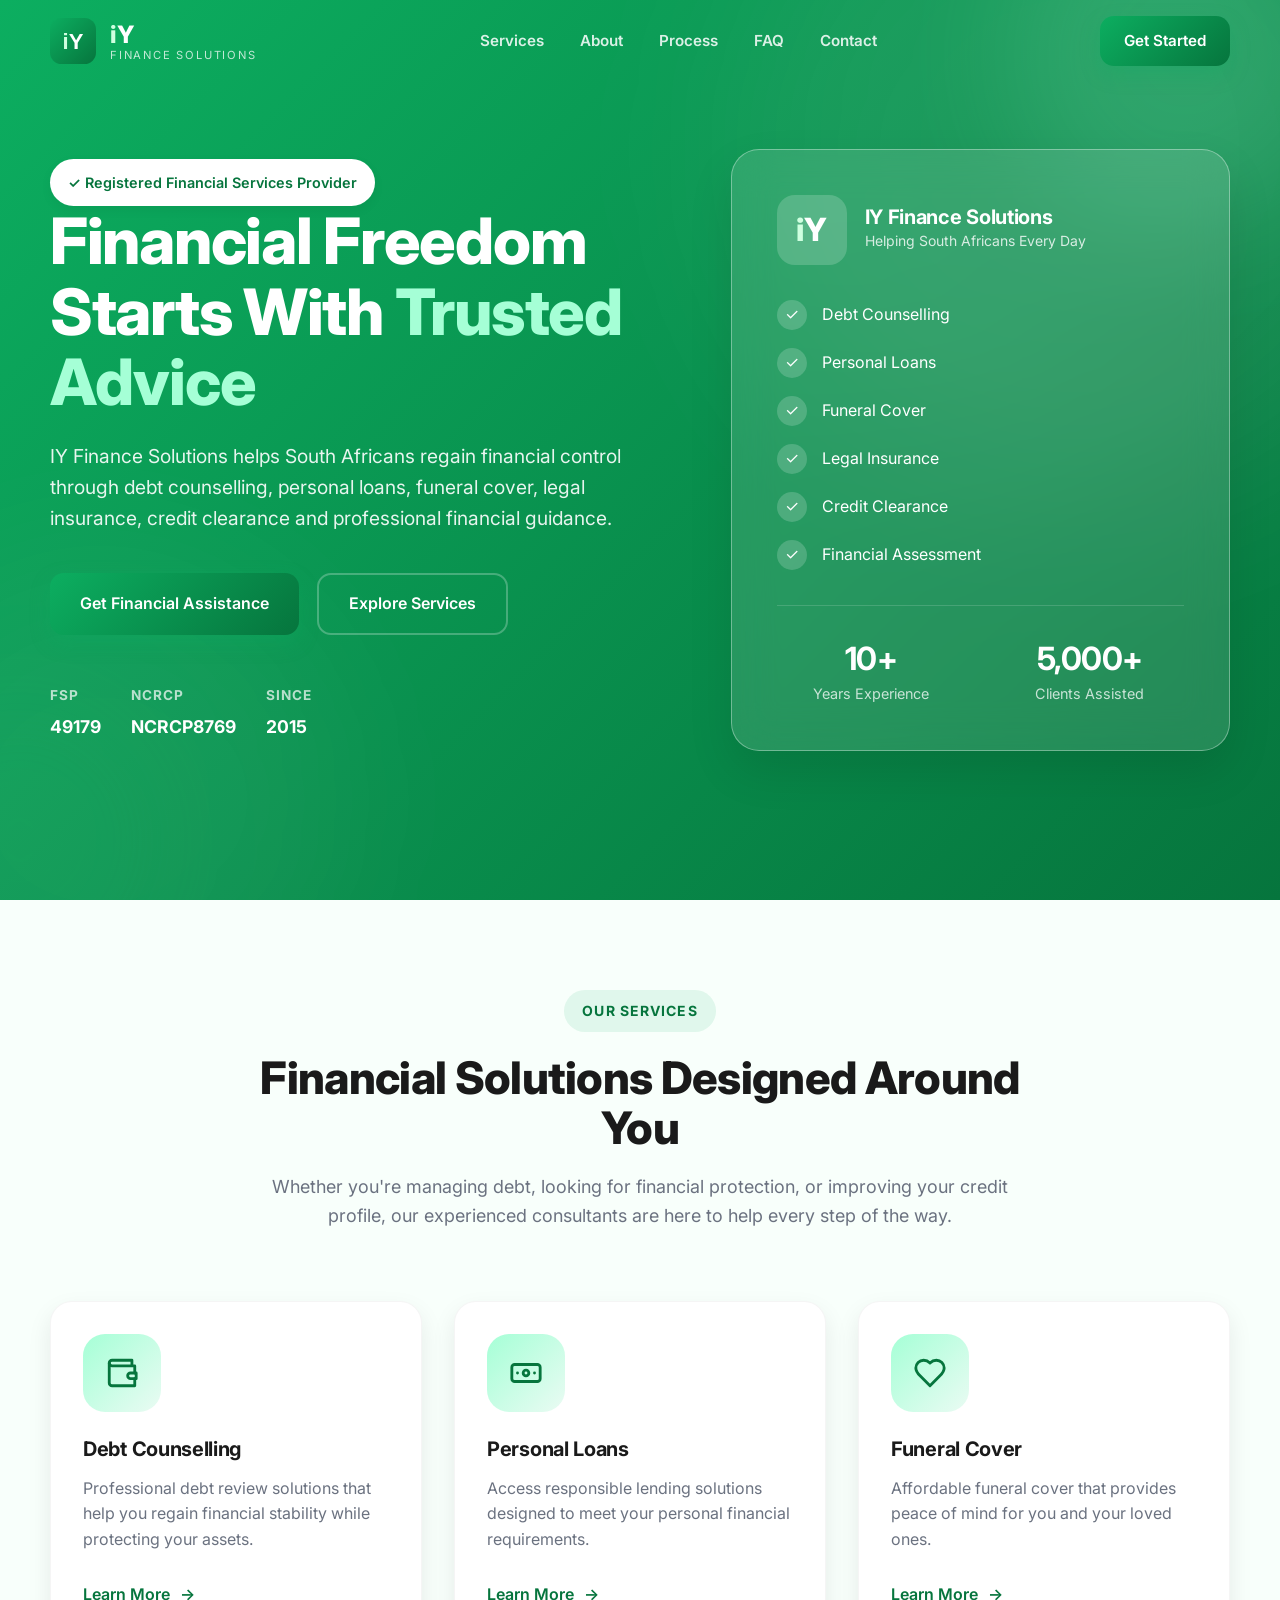
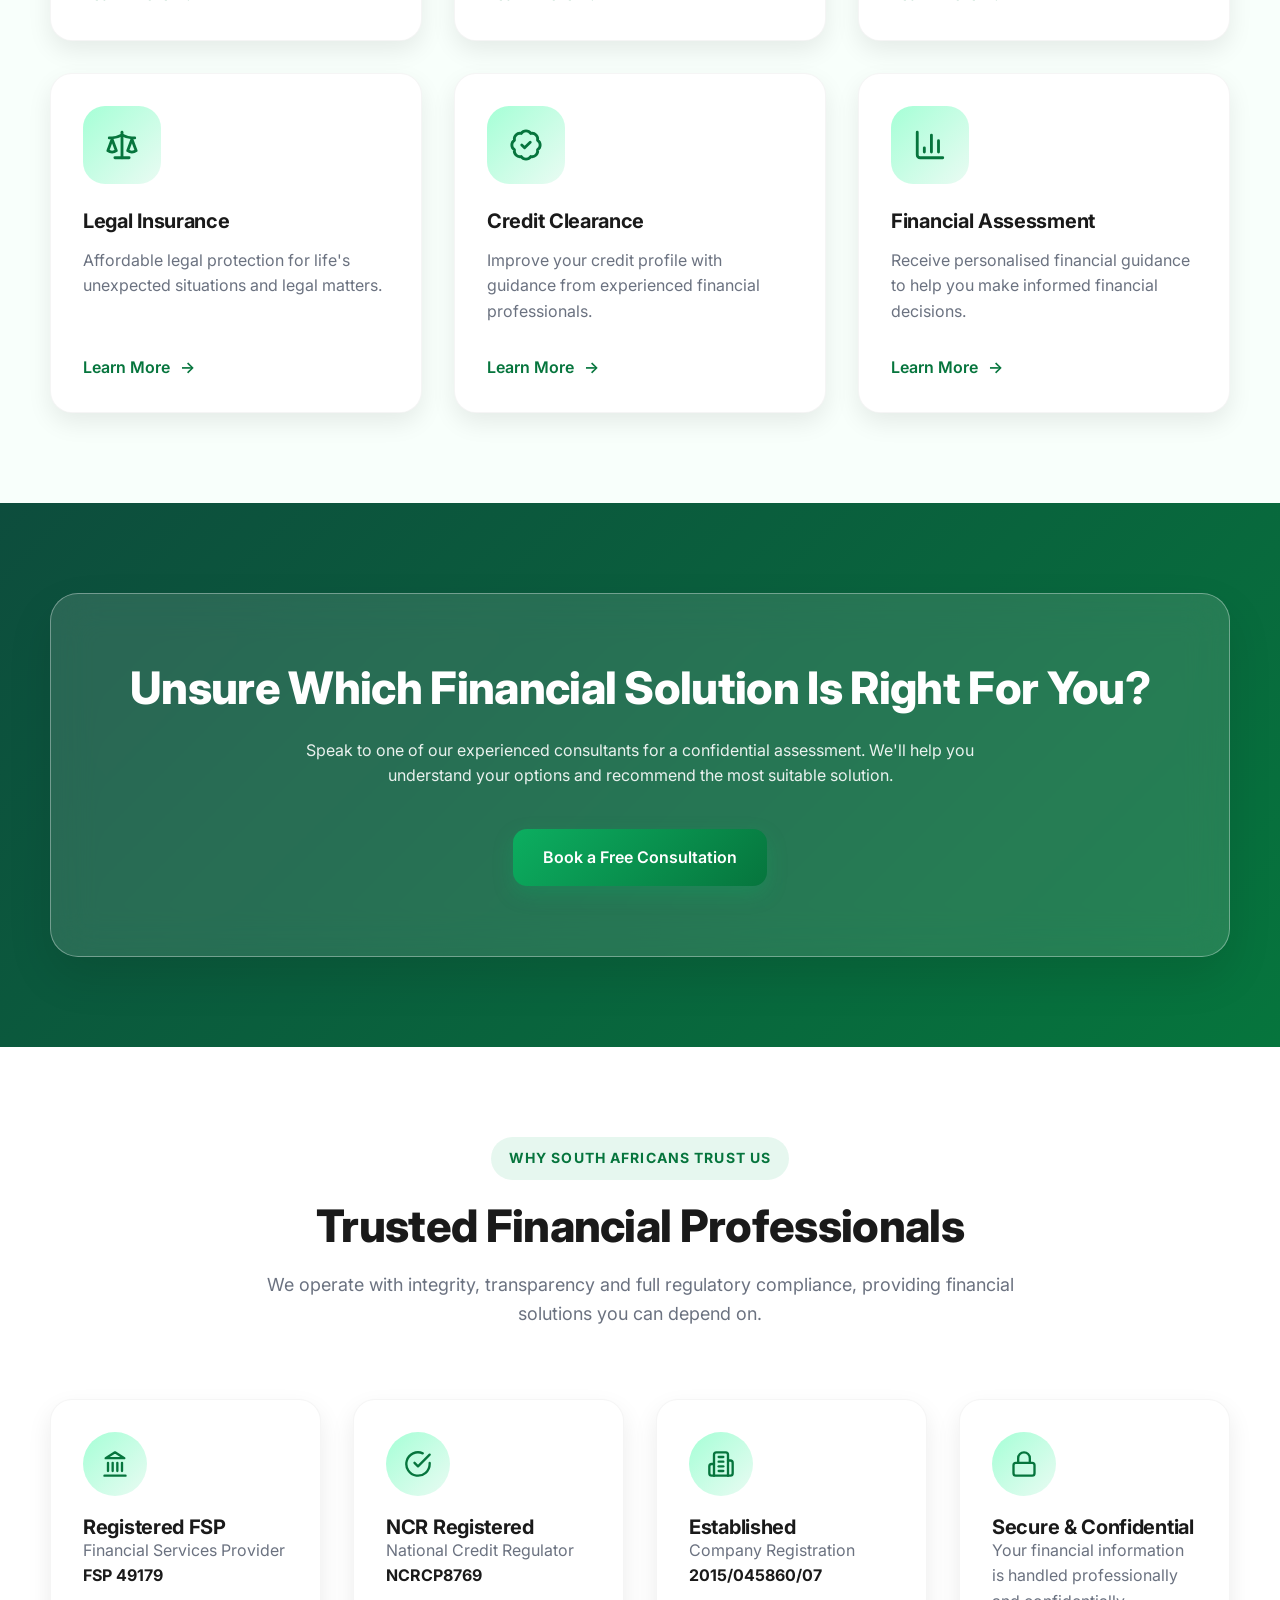
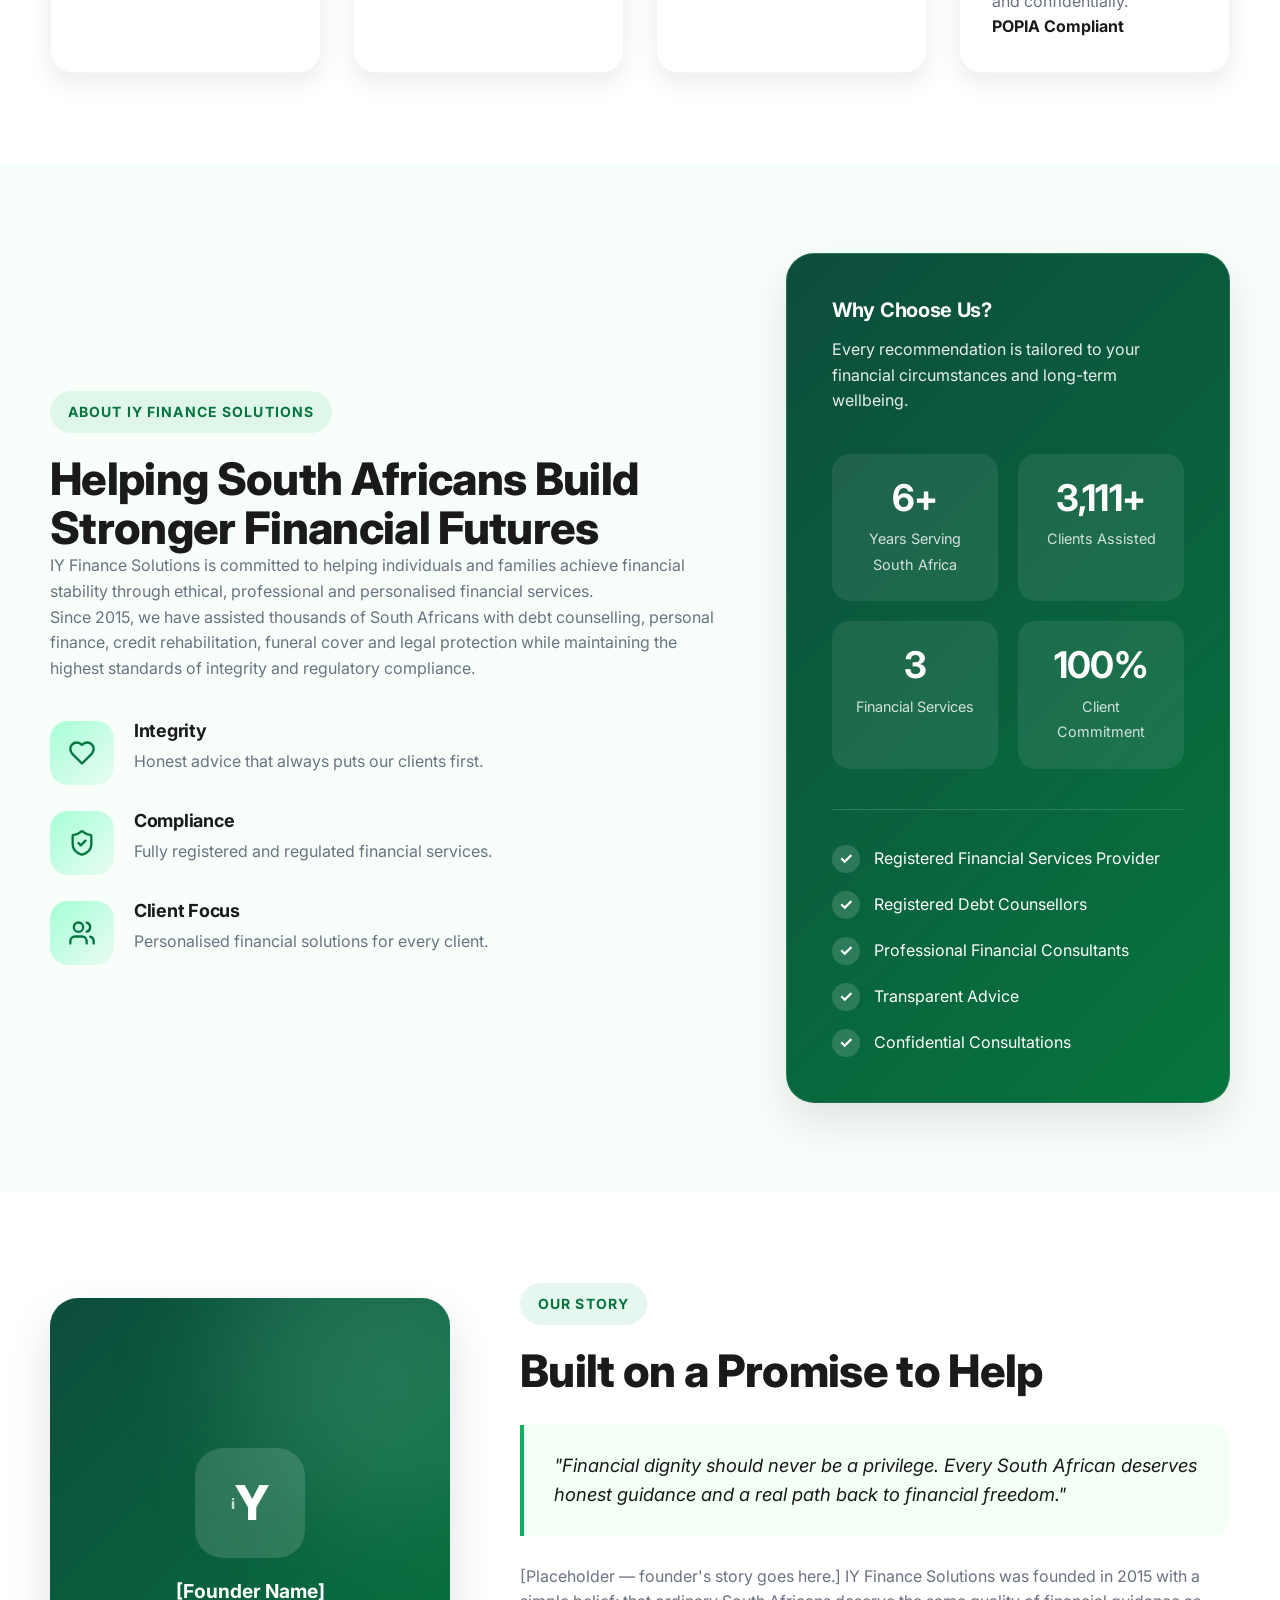
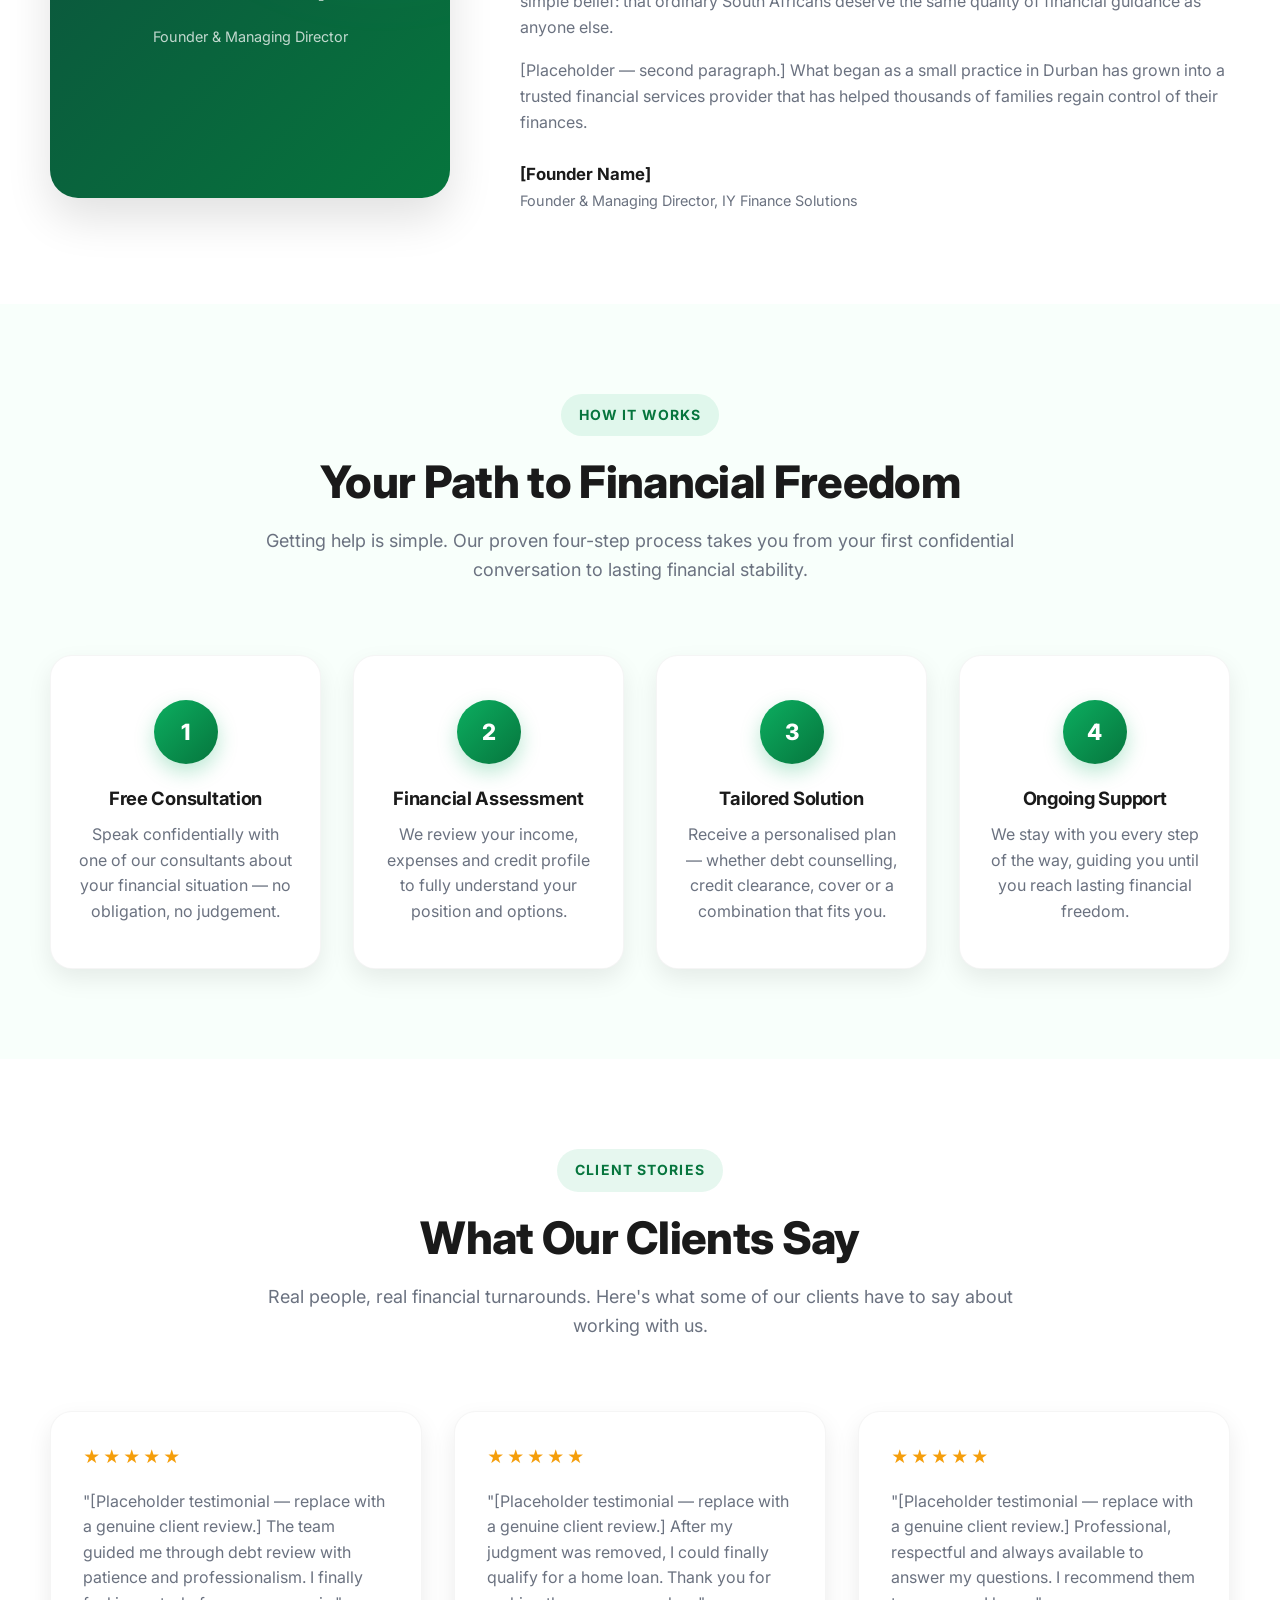
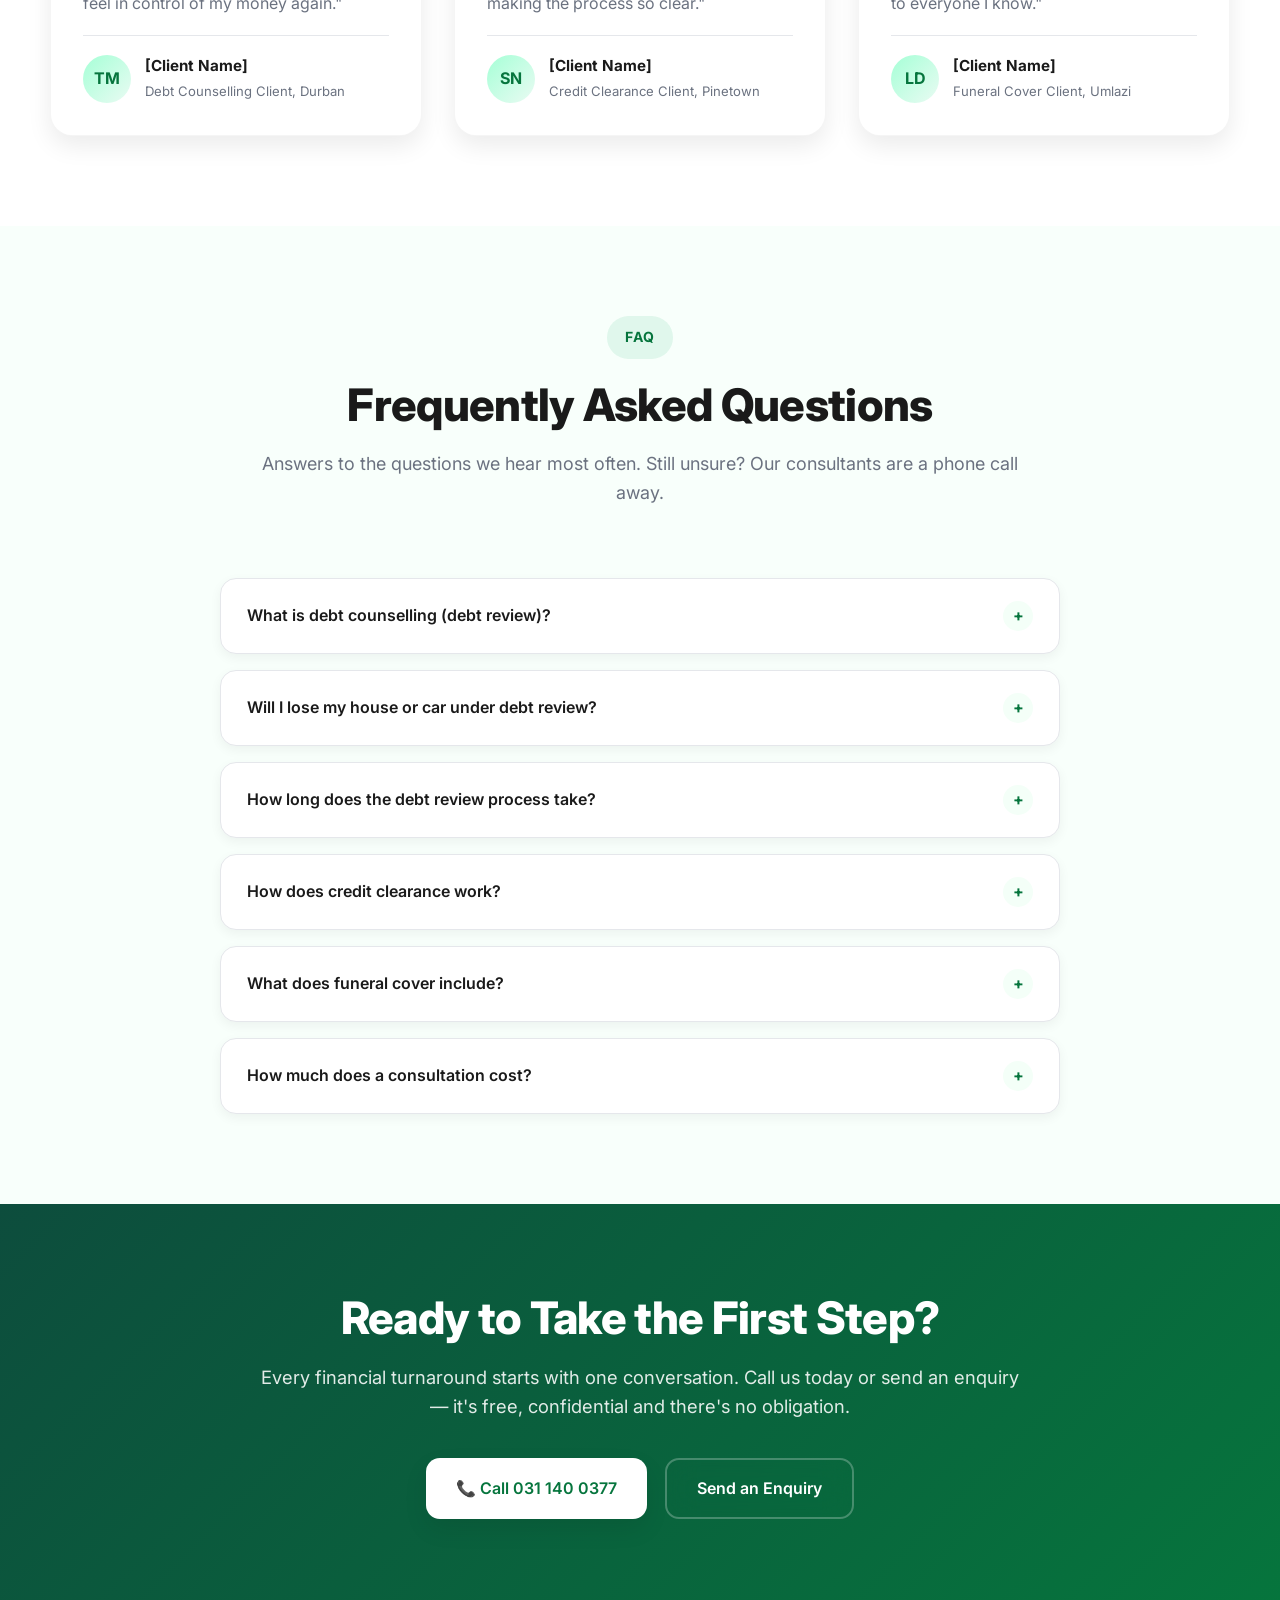
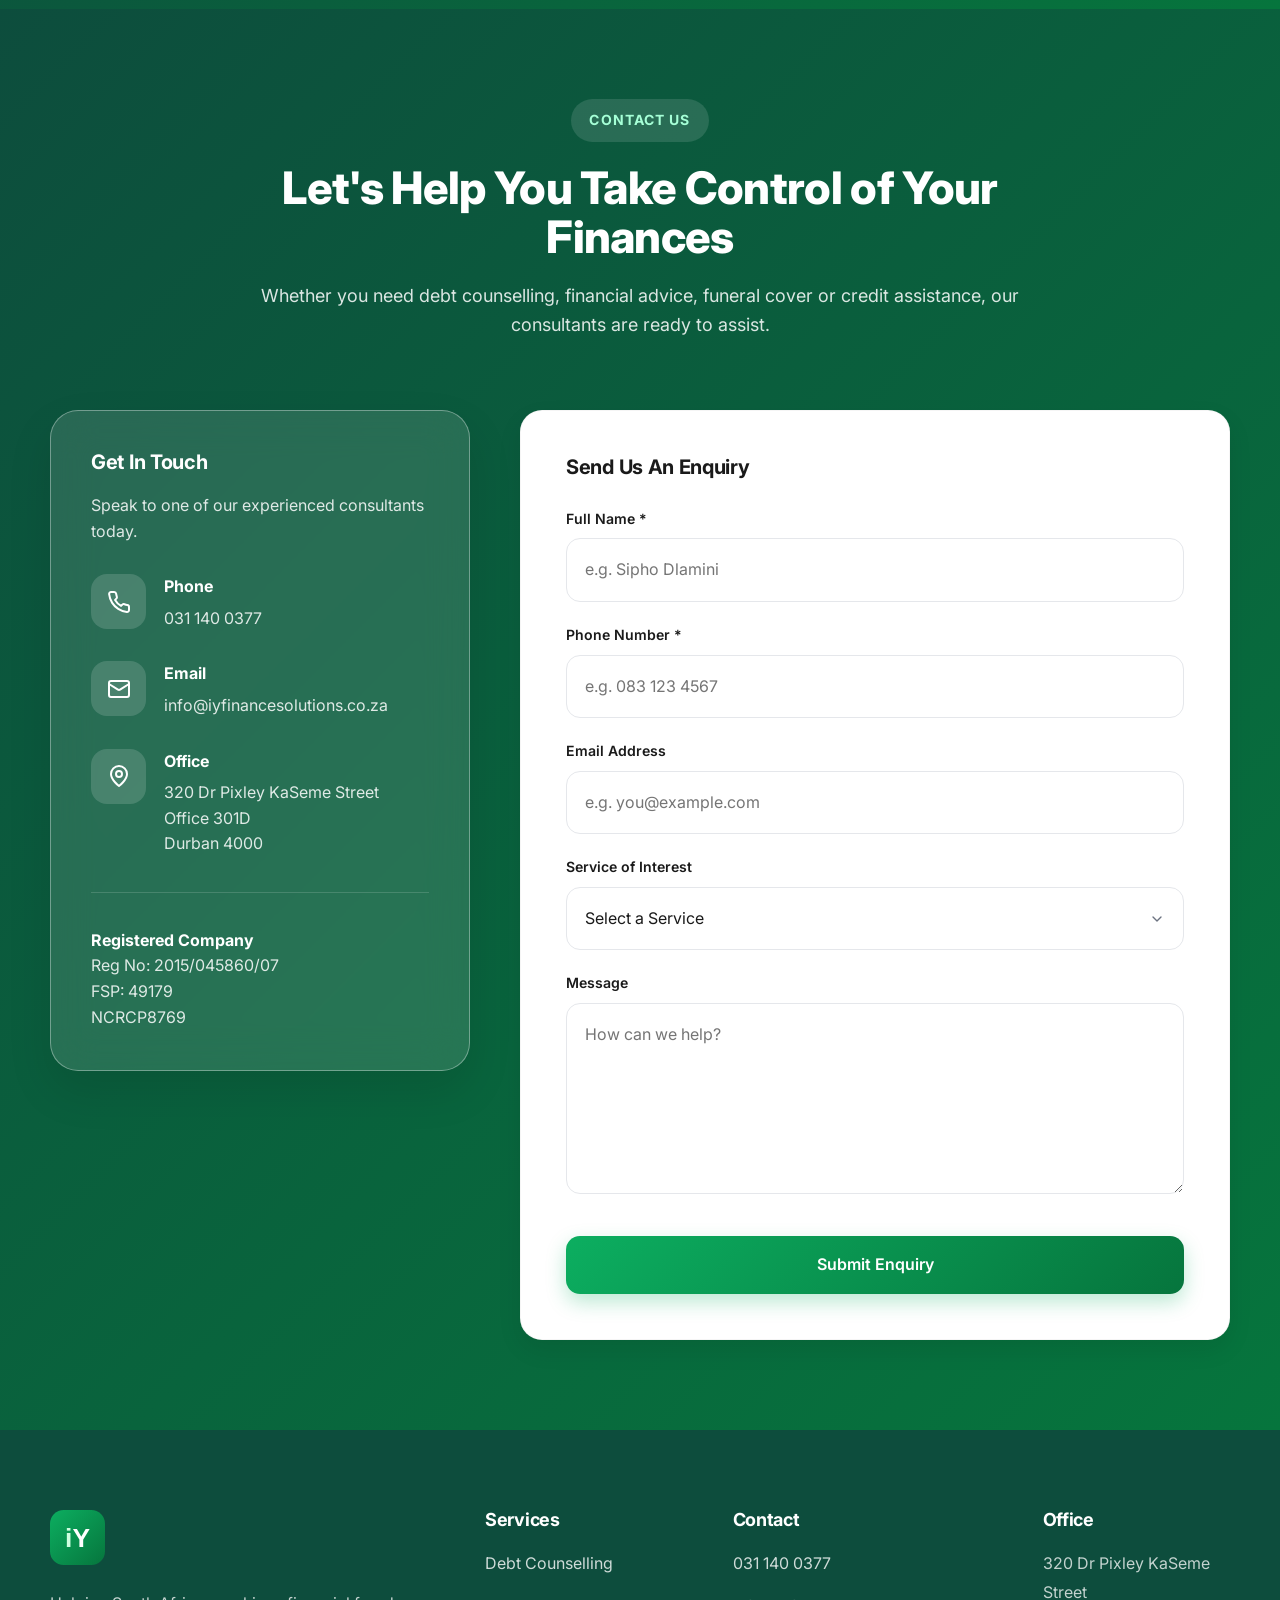
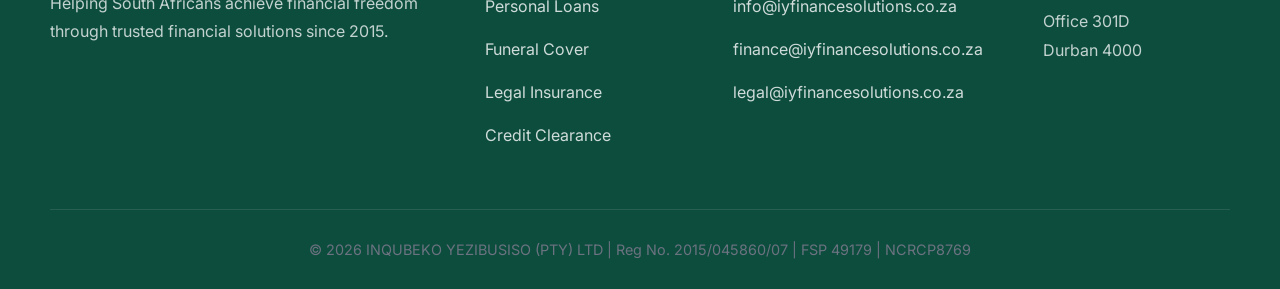
==== index.html @ 8d3da4ab "Add initial website files for deployment. Include the homepage, static assets, and project README so" ====
<!DOCTYPE html>
<html lang="en-ZA">

<head>

    <!-- ===========================
         Basic Meta
    ============================ -->

    <meta charset="UTF-8">
    <meta name="viewport" content="width=device-width, initial-scale=1.0">

    <title>IY Finance Solutions | Trusted Financial Services South Africa</title>

    <meta name="description"
        content="IY Finance Solutions provides trusted debt counselling, personal loans, funeral cover, legal insurance and financial solutions across South Africa.">
    <meta name="keywords"
        content="Debt Counselling, Personal Loans, Funeral Cover, Legal Insurance, Financial Services, Durban, South Africa">
    <meta name="author" content="IY Finance Solutions">
    <meta name="theme-color" content="#0CAE60">

    <link rel="canonical" href="https://www.iyfinancesolutions.co.za/">
    <link rel="icon" type="image/svg+xml" href="assets/images/favicon.svg">

    <!-- Open Graph -->

    <meta property="og:title" content="IY Finance Solutions">
    <meta property="og:description" content="Helping South Africans achieve financial freedom.">
    <meta property="og:type" content="website">
    <meta property="og:locale" content="en_ZA">
    <meta property="og:image" content="https://www.iyfinancesolutions.co.za/assets/images/og-image.jpg">
    <meta property="og:url" content="https://www.iyfinancesolutions.co.za">

    <!-- Twitter -->

    <meta name="twitter:card" content="summary_large_image">
    <meta name="twitter:title" content="IY Finance Solutions">
    <meta name="twitter:description" content="Helping South Africans achieve financial freedom.">
    <meta name="twitter:image" content="https://www.iyfinancesolutions.co.za/assets/images/og-image.jpg">

    <!-- Structured Data -->

    <script type="application/ld+json">
    {
        "@context": "https://schema.org",
        "@type": "FinancialService",
        "name": "IY Finance Solutions",
        "legalName": "INQUBEKO YEZIBUSISO (PTY) LTD",
        "url": "https://www.iyfinancesolutions.co.za",
        "logo": "https://www.iyfinancesolutions.co.za/assets/images/logo.svg",
        "image": "https://www.iyfinancesolutions.co.za/assets/images/og-image.jpg",
        "telephone": "+27311400377",
        "email": "info@iyfinancesolutions.co.za",
        "foundingDate": "2015",
        "address": {
            "@type": "PostalAddress",
            "streetAddress": "320 Dr Pixley KaSeme Street, Office 301D",
            "addressLocality": "Durban",
            "postalCode": "4000",
            "addressCountry": "ZA"
        },
        "areaServed": "ZA",
        "description": "Trusted debt counselling, personal loans, funeral cover, legal insurance and financial solutions across South Africa."
    }
    </script>

    <!-- Fonts -->

    <link rel="preconnect" href="https://fonts.googleapis.com">
    <link rel="preconnect" href="https://fonts.gstatic.com" crossorigin>
    <link href="https://fonts.googleapis.com/css2?family=Inter:wght@400;500;600;700;800&display=swap" rel="stylesheet">

    <!-- CSS -->

    <link rel="stylesheet" href="assets/css/variables.css">
    <link rel="stylesheet" href="assets/css/reset.css">
    <link rel="stylesheet" href="assets/css/typography.css">
    <link rel="stylesheet" href="assets/css/layout.css">
    <link rel="stylesheet" href="assets/css/header.css">
    <link rel="stylesheet" href="assets/css/components.css">
    <link rel="stylesheet" href="assets/css/hero.css">
    <link rel="stylesheet" href="assets/css/sections.css">
    <link rel="stylesheet" href="assets/css/animations.css">
    <link rel="stylesheet" href="assets/css/responsive.css">

</head>

<body>

    <a class="skip-link" href="#main">Skip to content</a>

    <!-- ===========================
         Loading Screen
    ============================ -->

    <div id="loader" aria-hidden="true">
        <div class="loader-logo">
            <span class="logo-i">i</span><span class="logo-y">Y</span>
        </div>
    </div>

    <!-- ===========================
         Scroll Progress
    ============================ -->

    <div id="progress-bar" aria-hidden="true"></div>

    <!-- ===========================
         Header
    ============================ -->

    <header id="header">

        <div class="container">

            <nav class="navbar" aria-label="Main navigation">

                <!-- Logo -->

                <a href="#hero" class="logo" aria-label="IY Finance Solutions — Home">

                    <img src="assets/images/logo.svg" alt="IY Finance Solutions logo" width="46" height="46">

                    <span class="logo-text">
                        <span class="iy"><span class="mint">i</span>Y</span>
                        <small>finance solutions</small>
                    </span>

                </a>

                <!-- Desktop Menu -->

                <ul class="nav-links">
                    <li><a href="#services">Services</a></li>
                    <li><a href="#about">About</a></li>
                    <li><a href="#process">Process</a></li>
                    <li><a href="#faq">FAQ</a></li>
                    <li><a href="#contact">Contact</a></li>
                </ul>

                <!-- CTA -->

                <a href="#contact" class="btn btn-primary">Get Started</a>

                <!-- Mobile Menu Toggle -->

                <button id="menu-toggle" type="button" aria-label="Open menu" aria-expanded="false">
                    <span></span>
                    <span></span>
                    <span></span>
                </button>

            </nav>

        </div>

    </header>

    <!-- ===========================
         Main
    ============================ -->

    <main id="main">

        <!-- =====================================================
             HERO
        ====================================================== -->

        <section id="hero">

            <!-- Animated Background -->
            <div class="hero-orb one" aria-hidden="true"></div>
            <div class="hero-orb two" aria-hidden="true"></div>

            <div class="container">

                <div class="hero-grid">

                    <!-- Left Content -->

                    <div class="hero-content reveal fade-left">

                        <span class="badge">✓ Registered Financial Services Provider</span>

                        <h1>
                            Financial Freedom
                            <br>
                            Starts With
                            <span class="text-green">Trusted Advice</span>
                        </h1>

                        <p class="lead">
                            IY Finance Solutions helps South Africans regain
                            financial control through debt counselling,
                            personal loans, funeral cover, legal insurance,
                            credit clearance and professional financial guidance.
                        </p>

                        <div class="hero-buttons">
                            <a href="#contact" class="btn btn-primary">Get Financial Assistance</a>
                            <a href="#services" class="btn btn-outline">Explore Services</a>
                        </div>

                        <!-- Trust Numbers -->

                        <div class="hero-trust">

                            <div class="trust-item">
                                <strong>FSP</strong>
                                <span>49179</span>
                            </div>

                            <div class="trust-item">
                                <strong>NCRCP</strong>
                                <span>NCRCP8769</span>
                            </div>

                            <div class="trust-item">
                                <strong>Since</strong>
                                <span>2015</span>
                            </div>

                        </div>

                    </div>

                    <!-- Right Glass Card -->

                    <div class="hero-card glass tilt reveal fade-right">

                        <div class="hero-card-header">

                            <div class="logo-mini"><span class="mint">i</span>Y</div>

                            <div>
                                <h3>IY Finance Solutions</h3>
                                <small>Helping South Africans Every Day</small>
                            </div>

                        </div>

                        <ul>
                            <li>Debt Counselling</li>
                            <li>Personal Loans</li>
                            <li>Funeral Cover</li>
                            <li>Legal Insurance</li>
                            <li>Credit Clearance</li>
                            <li>Financial Assessment</li>
                        </ul>

                        <hr>

                        <div class="hero-stats">

                            <div>
                                <h4 data-counter="10" data-suffix="+">10+</h4>
                                <p>Years Experience</p>
                            </div>

                            <div>
                                <h4 data-counter="5000" data-suffix="+">5 000+</h4>
                                <p>Clients Assisted</p>
                            </div>

                        </div>

                    </div>

                </div>

            </div>

        </section>

        <!-- =====================================================
             SERVICES
        ====================================================== -->

        <section id="services" class="section-soft">

            <div class="container">

                <div class="section-heading text-center reveal">

                    <span class="section-tag">Our Services</span>

                    <h2>Financial Solutions Designed Around You</h2>

                    <p class="section-subtitle">
                        Whether you're managing debt, looking for financial protection,
                        or improving your credit profile, our experienced consultants
                        are here to help every step of the way.
                    </p>

                </div>

                <div class="services-grid">

                    <!-- Debt Counselling -->

                    <article class="card service-card reveal hover-lift">

                        <div class="service-icon">
                            <svg viewBox="0 0 24 24" fill="none" stroke="currentColor" stroke-width="2" stroke-linecap="round" stroke-linejoin="round" aria-hidden="true">
                                <path d="M21 12V7H5a2 2 0 0 1 0-4h14v4"/>
                                <path d="M3 5v14a2 2 0 0 0 2 2h16v-5"/>
                                <path d="M18 12a2 2 0 0 0 0 4h4v-4Z"/>
                            </svg>
                        </div>

                        <h3>Debt Counselling</h3>

                        <p>
                            Professional debt review solutions that help
                            you regain financial stability while protecting
                            your assets.
                        </p>

                        <a href="#contact" class="service-link">Learn More <span>→</span></a>

                    </article>

                    <!-- Personal Loans -->

                    <article class="card service-card reveal hover-lift">

                        <div class="service-icon">
                            <svg viewBox="0 0 24 24" fill="none" stroke="currentColor" stroke-width="2" stroke-linecap="round" stroke-linejoin="round" aria-hidden="true">
                                <rect width="20" height="12" x="2" y="6" rx="2"/>
                                <circle cx="12" cy="12" r="2"/>
                                <path d="M6 12h.01M18 12h.01"/>
                            </svg>
                        </div>

                        <h3>Personal Loans</h3>

                        <p>
                            Access responsible lending solutions designed
                            to meet your personal financial requirements.
                        </p>

                        <a href="#contact" class="service-link">Learn More <span>→</span></a>

                    </article>

                    <!-- Funeral Cover -->

                    <article class="card service-card reveal hover-lift">

                        <div class="service-icon">
                            <svg viewBox="0 0 24 24" fill="none" stroke="currentColor" stroke-width="2" stroke-linecap="round" stroke-linejoin="round" aria-hidden="true">
                                <path d="M19 14c1.49-1.46 3-3.21 3-5.5A5.5 5.5 0 0 0 16.5 3c-1.76 0-3 .5-4.5 2-1.5-1.5-2.74-2-4.5-2A5.5 5.5 0 0 0 2 8.5c0 2.29 1.51 4.04 3 5.5l7 7Z"/>
                            </svg>
                        </div>

                        <h3>Funeral Cover</h3>

                        <p>
                            Affordable funeral cover that provides peace
                            of mind for you and your loved ones.
                        </p>

                        <a href="#contact" class="service-link">Learn More <span>→</span></a>

                    </article>

                    <!-- Legal Insurance -->

                    <article class="card service-card reveal hover-lift">

                        <div class="service-icon">
                            <svg viewBox="0 0 24 24" fill="none" stroke="currentColor" stroke-width="2" stroke-linecap="round" stroke-linejoin="round" aria-hidden="true">
                                <path d="m16 16 3-8 3 8c-.87.65-1.92 1-3 1s-2.13-.35-3-1Z"/>
                                <path d="m2 16 3-8 3 8c-.87.65-1.92 1-3 1s-2.13-.35-3-1Z"/>
                                <path d="M7 21h10"/>
                                <path d="M12 3v18"/>
                                <path d="M3 7h2c2 0 5-1 7-2 2 1 5 2 7 2h2"/>
                            </svg>
                        </div>

                        <h3>Legal Insurance</h3>

                        <p>
                            Affordable legal protection for life's
                            unexpected situations and legal matters.
                        </p>

                        <a href="#contact" class="service-link">Learn More <span>→</span></a>

                    </article>

                    <!-- Credit Clearance -->

                    <article class="card service-card reveal hover-lift">

                        <div class="service-icon">
                            <svg viewBox="0 0 24 24" fill="none" stroke="currentColor" stroke-width="2" stroke-linecap="round" stroke-linejoin="round" aria-hidden="true">
                                <path d="M3.85 8.62a4 4 0 0 1 4.78-4.77 4 4 0 0 1 6.74 0 4 4 0 0 1 4.78 4.78 4 4 0 0 1 0 6.74 4 4 0 0 1-4.77 4.78 4 4 0 0 1-6.75 0 4 4 0 0 1-4.78-4.77 4 4 0 0 1 0-6.76Z"/>
                                <path d="m9 12 2 2 4-4"/>
                            </svg>
                        </div>

                        <h3>Credit Clearance</h3>

                        <p>
                            Improve your credit profile with guidance
                            from experienced financial professionals.
                        </p>

                        <a href="#contact" class="service-link">Learn More <span>→</span></a>

                    </article>

                    <!-- Financial Assessment -->

                    <article class="card service-card reveal hover-lift">

                        <div class="service-icon">
                            <svg viewBox="0 0 24 24" fill="none" stroke="currentColor" stroke-width="2" stroke-linecap="round" stroke-linejoin="round" aria-hidden="true">
                                <path d="M3 3v16a2 2 0 0 0 2 2h16"/>
                                <path d="M18 17V9"/>
                                <path d="M13 17V5"/>
                                <path d="M8 17v-3"/>
                            </svg>
                        </div>

                        <h3>Financial Assessment</h3>

                        <p>
                            Receive personalised financial guidance to
                            help you make informed financial decisions.
                        </p>

                        <a href="#contact" class="service-link">Learn More <span>→</span></a>

                    </article>

                </div>

            </div>

        </section>

        <!-- Services CTA -->

        <section class="section-gradient">

            <div class="container">

                <div class="services-cta glass reveal">

                    <h2>Unsure Which Financial Solution Is Right For You?</h2>

                    <p>
                        Speak to one of our experienced consultants for a confidential assessment.
                        We'll help you understand your options and recommend the most suitable solution.
                    </p>

                    <a href="#contact" class="btn btn-primary">Book a Free Consultation</a>

                </div>

            </div>

        </section>

        <!-- =====================================================
             TRUST
        ====================================================== -->

        <section id="trust" class="section-light">

            <div class="container">

                <div class="section-heading text-center reveal">

                    <span class="section-tag">Why South Africans Trust Us</span>

                    <h2>Trusted Financial Professionals</h2>

                    <p class="section-subtitle">
                        We operate with integrity, transparency and full regulatory
                        compliance, providing financial solutions you can depend on.
                    </p>

                </div>

                <div class="grid grid-4 trust-grid">

                    <article class="card trust-card reveal hover-lift">

                        <div class="icon-circle">
                            <svg viewBox="0 0 24 24" fill="none" stroke="currentColor" stroke-width="2" stroke-linecap="round" stroke-linejoin="round" aria-hidden="true">
                                <line x1="3" x2="21" y1="22" y2="22"/>
                                <line x1="6" x2="6" y1="18" y2="11"/>
                                <line x1="10" x2="10" y1="18" y2="11"/>
                                <line x1="14" x2="14" y1="18" y2="11"/>
                                <line x1="18" x2="18" y1="18" y2="11"/>
                                <polygon points="12 2 20 7 4 7"/>
                            </svg>
                        </div>

                        <h3>Registered FSP</h3>
                        <p>Financial Services Provider</p>
                        <strong>FSP 49179</strong>

                    </article>

                    <article class="card trust-card reveal hover-lift">

                        <div class="icon-circle">
                            <svg viewBox="0 0 24 24" fill="none" stroke="currentColor" stroke-width="2" stroke-linecap="round" stroke-linejoin="round" aria-hidden="true">
                                <path d="M22 11.08V12a10 10 0 1 1-5.93-9.14"/>
                                <path d="m9 11 3 3L22 4"/>
                            </svg>
                        </div>

                        <h3>NCR Registered</h3>
                        <p>National Credit Regulator</p>
                        <strong>NCRCP8769</strong>

                    </article>

                    <article class="card trust-card reveal hover-lift">

                        <div class="icon-circle">
                            <svg viewBox="0 0 24 24" fill="none" stroke="currentColor" stroke-width="2" stroke-linecap="round" stroke-linejoin="round" aria-hidden="true">
                                <path d="M6 22V4a2 2 0 0 1 2-2h8a2 2 0 0 1 2 2v18Z"/>
                                <path d="M6 12H4a2 2 0 0 0-2 2v6a2 2 0 0 0 2 2h2"/>
                                <path d="M18 9h2a2 2 0 0 1 2 2v9a2 2 0 0 1-2 2h-2"/>
                                <path d="M10 6h4"/>
                                <path d="M10 10h4"/>
                                <path d="M10 14h4"/>
                                <path d="M10 18h4"/>
                            </svg>
                        </div>

                        <h3>Established</h3>
                        <p>Company Registration</p>
                        <strong>2015/045860/07</strong>

                    </article>

                    <article class="card trust-card reveal hover-lift">

                        <div class="icon-circle">
                            <svg viewBox="0 0 24 24" fill="none" stroke="currentColor" stroke-width="2" stroke-linecap="round" stroke-linejoin="round" aria-hidden="true">
                                <rect width="18" height="11" x="3" y="11" rx="2" ry="2"/>
                                <path d="M7 11V7a5 5 0 0 1 10 0v4"/>
                            </svg>
                        </div>

                        <h3>Secure &amp; Confidential</h3>
                        <p>
                            Your financial information is handled
                            professionally and confidentially.
                        </p>
                        <strong>POPIA Compliant</strong>

                    </article>

                </div>

            </div>

        </section>

        <!-- =====================================================
             ABOUT
        ====================================================== -->

        <section id="about" class="section-soft">

            <div class="container">

                <div class="about-grid">

                    <!-- Left -->

                    <div class="about-content reveal fade-left">

                        <span class="section-tag">About IY Finance Solutions</span>

                        <h2>Helping South Africans Build Stronger Financial Futures</h2>

                        <p>
                            IY Finance Solutions is committed to helping individuals
                            and families achieve financial stability through ethical,
                            professional and personalised financial services.
                        </p>

                        <p>
                            Since 2015, we have assisted thousands of South Africans
                            with debt counselling, personal finance, credit
                            rehabilitation, funeral cover and legal protection while
                            maintaining the highest standards of integrity and
                            regulatory compliance.
                        </p>

                        <div class="about-values">

                            <div class="value-item">

                                <div class="value-icon">
                                    <svg viewBox="0 0 24 24" fill="none" stroke="currentColor" stroke-width="2" stroke-linecap="round" stroke-linejoin="round" aria-hidden="true">
                                        <path d="M19 14c1.49-1.46 3-3.21 3-5.5A5.5 5.5 0 0 0 16.5 3c-1.76 0-3 .5-4.5 2-1.5-1.5-2.74-2-4.5-2A5.5 5.5 0 0 0 2 8.5c0 2.29 1.51 4.04 3 5.5l7 7Z"/>
                                    </svg>
                                </div>

                                <div>
                                    <h4>Integrity</h4>
                                    <p>Honest advice that always puts our clients first.</p>
                                </div>

                            </div>

                            <div class="value-item">

                                <div class="value-icon">
                                    <svg viewBox="0 0 24 24" fill="none" stroke="currentColor" stroke-width="2" stroke-linecap="round" stroke-linejoin="round" aria-hidden="true">
                                        <path d="M20 13c0 5-3.5 7.5-7.66 8.95a1 1 0 0 1-.67-.01C7.5 20.5 4 18 4 13V6a1 1 0 0 1 1-1c2 0 4.5-1.2 6.24-2.72a1.17 1.17 0 0 1 1.52 0C14.51 3.81 17 5 19 5a1 1 0 0 1 1 1z"/>
                                        <path d="m9 12 2 2 4-4"/>
                                    </svg>
                                </div>

                                <div>
                                    <h4>Compliance</h4>
                                    <p>Fully registered and regulated financial services.</p>
                                </div>

                            </div>

                            <div class="value-item">

                                <div class="value-icon">
                                    <svg viewBox="0 0 24 24" fill="none" stroke="currentColor" stroke-width="2" stroke-linecap="round" stroke-linejoin="round" aria-hidden="true">
                                        <path d="M16 21v-2a4 4 0 0 0-4-4H6a4 4 0 0 0-4 4v2"/>
                                        <circle cx="9" cy="7" r="4"/>
                                        <path d="M22 21v-2a4 4 0 0 0-3-3.87"/>
                                        <path d="M16 3.13a4 4 0 0 1 0 7.75"/>
                                    </svg>
                                </div>

                                <div>
                                    <h4>Client Focus</h4>
                                    <p>Personalised financial solutions for every client.</p>
                                </div>

                            </div>

                        </div>

                    </div>

                    <!-- Right -->

                    <div class="about-panel glass reveal fade-right">

                        <h3>Why Choose Us?</h3>

                        <p>
                            Every recommendation is tailored to your financial
                            circumstances and long-term wellbeing.
                        </p>

                        <div class="stats-grid">

                            <div class="stat-box">
                                <h3 data-counter="10" data-suffix="+">10+</h3>
                                <span>Years Serving South Africa</span>
                            </div>

                            <div class="stat-box">
                                <h3 data-counter="5000" data-suffix="+">5 000+</h3>
                                <span>Clients Assisted</span>
                            </div>

                            <div class="stat-box">
                                <h3 data-counter="6">6</h3>
                                <span>Financial Services</span>
                            </div>

                            <div class="stat-box">
                                <h3>100%</h3>
                                <span>Client Commitment</span>
                            </div>

                        </div>

                        <hr>

                        <ul class="about-checklist">
                            <li>Registered Financial Services Provider</li>
                            <li>Registered Debt Counsellors</li>
                            <li>Professional Financial Consultants</li>
                            <li>Transparent Advice</li>
                            <li>Confidential Consultations</li>
                        </ul>

                    </div>

                </div>

            </div>

        </section>

        <!-- =====================================================
             FOUNDER
             TODO: Replace the placeholder story, quote and name
             below with the founder's real story. To use a photo,
             add <img src="assets/images/founder.jpg" alt="..."> as
             the first child of .founder-photo — it will fill the
             frame automatically.
        ====================================================== -->

        <section id="founder" class="section-light">

            <div class="container">

                <div class="founder-grid">

                    <!-- Photo / Monogram Placeholder -->

                    <div class="founder-photo reveal fade-left">

                        <div class="founder-monogram"><span class="mint">i</span>Y</div>

                        <strong>[Founder Name]</strong>
                        <span>Founder &amp; Managing Director</span>

                    </div>

                    <!-- Story -->

                    <div class="founder-story reveal fade-right">

                        <span class="section-tag">Our Story</span>

                        <h2>Built on a Promise to Help</h2>

                        <blockquote class="founder-quote">
                            "Financial dignity should never be a privilege.
                            Every South African deserves honest guidance and
                            a real path back to financial freedom."
                        </blockquote>

                        <p>
                            [Placeholder — founder's story goes here.] IY Finance
                            Solutions was founded in 2015 with a simple belief:
                            that ordinary South Africans deserve the same quality
                            of financial guidance as anyone else.
                        </p>

                        <p>
                            [Placeholder — second paragraph.] What began as a small
                            practice in Durban has grown into a trusted financial
                            services provider that has helped thousands of families
                            regain control of their finances.
                        </p>

                        <div class="founder-signature">
                            <strong>[Founder Name]</strong>
                            <span>Founder &amp; Managing Director, IY Finance Solutions</span>
                        </div>

                    </div>

                </div>

            </div>

        </section>

        <!-- =====================================================
             PROCESS
        ====================================================== -->

        <section id="process" class="section-soft">

            <div class="container">

                <div class="section-heading text-center reveal">

                    <span class="section-tag">How It Works</span>

                    <h2>Your Path to Financial Freedom</h2>

                    <p class="section-subtitle">
                        Getting help is simple. Our proven four-step process takes
                        you from your first confidential conversation to lasting
                        financial stability.
                    </p>

                </div>

                <div class="process-grid">

                    <article class="card process-card reveal hover-lift">
                        <div class="process-number">1</div>
                        <h3>Free Consultation</h3>
                        <p>
                            Speak confidentially with one of our consultants
                            about your financial situation — no obligation,
                            no judgement.
                        </p>
                    </article>

                    <article class="card process-card reveal hover-lift">
                        <div class="process-number">2</div>
                        <h3>Financial Assessment</h3>
                        <p>
                            We review your income, expenses and credit profile
                            to fully understand your position and options.
                        </p>
                    </article>

                    <article class="card process-card reveal hover-lift">
                        <div class="process-number">3</div>
                        <h3>Tailored Solution</h3>
                        <p>
                            Receive a personalised plan — whether debt counselling,
                            credit clearance, cover or a combination that fits you.
                        </p>
                    </article>

                    <article class="card process-card reveal hover-lift">
                        <div class="process-number">4</div>
                        <h3>Ongoing Support</h3>
                        <p>
                            We stay with you every step of the way, guiding you
                            until you reach lasting financial freedom.
                        </p>
                    </article>

                </div>

            </div>

        </section>

        <!-- =====================================================
             TESTIMONIALS
             NOTE: These are placeholder examples. Replace them with
             genuine client feedback before going live — fabricated
             testimonials breach FAIS advertising rules for an FSP.
        ====================================================== -->

        <section id="testimonials" class="section-light">

            <div class="container">

                <div class="section-heading text-center reveal">

                    <span class="section-tag">Client Stories</span>

                    <h2>What Our Clients Say</h2>

                    <p class="section-subtitle">
                        Real people, real financial turnarounds. Here's what some
                        of our clients have to say about working with us.
                    </p>

                </div>

                <div class="testimonials-grid">

                    <article class="card testimonial-card reveal hover-lift">

                        <div class="stars" aria-label="5 out of 5 stars">★★★★★</div>

                        <blockquote>
                            "[Placeholder testimonial — replace with a genuine
                            client review.] The team guided me through debt review
                            with patience and professionalism. I finally feel in
                            control of my money again."
                        </blockquote>

                        <div class="testimonial-author">
                            <div class="testimonial-avatar">TM</div>
                            <div>
                                <strong>[Client Name]</strong>
                                <span>Debt Counselling Client, Durban</span>
                            </div>
                        </div>

                    </article>

                    <article class="card testimonial-card reveal hover-lift">

                        <div class="stars" aria-label="5 out of 5 stars">★★★★★</div>

                        <blockquote>
                            "[Placeholder testimonial — replace with a genuine
                            client review.] After my judgment was removed, I could
                            finally qualify for a home loan. Thank you for making
                            the process so clear."
                        </blockquote>

                        <div class="testimonial-author">
                            <div class="testimonial-avatar">SN</div>
                            <div>
                                <strong>[Client Name]</strong>
                                <span>Credit Clearance Client, Pinetown</span>
                            </div>
                        </div>

                    </article>

                    <article class="card testimonial-card reveal hover-lift">

                        <div class="stars" aria-label="5 out of 5 stars">★★★★★</div>

                        <blockquote>
                            "[Placeholder testimonial — replace with a genuine
                            client review.] Professional, respectful and always
                            available to answer my questions. I recommend them to
                            everyone I know."
                        </blockquote>

                        <div class="testimonial-author">
                            <div class="testimonial-avatar">LD</div>
                            <div>
                                <strong>[Client Name]</strong>
                                <span>Funeral Cover Client, Umlazi</span>
                            </div>
                        </div>

                    </article>

                </div>

            </div>

        </section>

        <!-- =====================================================
             FAQ
        ====================================================== -->

        <section id="faq" class="section-soft">

            <div class="container">

                <div class="section-heading text-center reveal">

                    <span class="section-tag">FAQ</span>

                    <h2>Frequently Asked Questions</h2>

                    <p class="section-subtitle">
                        Answers to the questions we hear most often. Still unsure?
                        Our consultants are a phone call away.
                    </p>

                </div>

                <div class="faq-list reveal">

                    <details class="faq-item">
                        <summary>
                            What is debt counselling (debt review)?
                            <span class="faq-icon" aria-hidden="true">+</span>
                        </summary>
                        <p class="faq-answer">
                            Debt counselling is a formal process under the National
                            Credit Act that helps over-indebted South Africans
                            restructure their debt repayments into one affordable
                            monthly instalment, while protecting you from legal
                            action by credit providers.
                        </p>
                    </details>

                    <details class="faq-item">
                        <summary>
                            Will I lose my house or car under debt review?
                            <span class="faq-icon" aria-hidden="true">+</span>
                        </summary>
                        <p class="faq-answer">
                            No — debt review is specifically designed to protect
                            your assets. As long as you keep to your restructured
                            repayment plan, your home and vehicle remain protected
                            while you repay your debt at a rate you can afford.
                        </p>
                    </details>

                    <details class="faq-item">
                        <summary>
                            How long does the debt review process take?
                            <span class="faq-icon" aria-hidden="true">+</span>
                        </summary>
                        <p class="faq-answer">
                            The initial restructuring is typically finalised within
                            about 60 business days. How long you remain under debt
                            review depends on your debt and repayment plan — your
                            consultant will give you a realistic timeline based on
                            your specific circumstances.
                        </p>
                    </details>

                    <details class="faq-item">
                        <summary>
                            How does credit clearance work?
                            <span class="faq-icon" aria-hidden="true">+</span>
                        </summary>
                        <p class="faq-answer">
                            We assess your credit report and assist with the removal
                            of listings that legally qualify — such as paid-up
                            judgments, expired defaults and completed debt review
                            flags. Timelines vary per case, and we'll advise you
                            honestly on what can and cannot be removed.
                        </p>
                    </details>

                    <details class="faq-item">
                        <summary>
                            What does funeral cover include?
                            <span class="faq-icon" aria-hidden="true">+</span>
                        </summary>
                        <p class="faq-answer">
                            Our funeral cover is tailored to your family's needs and
                            budget, covering you and your loved ones with a payout
                            that helps with funeral costs when it matters most.
                            Speak to a consultant for a custom quote.
                        </p>
                    </details>

                    <details class="faq-item">
                        <summary>
                            How much does a consultation cost?
                            <span class="faq-icon" aria-hidden="true">+</span>
                        </summary>
                        <p class="faq-answer">
                            Your first consultation is free and completely
                            confidential. We'll assess your situation, explain your
                            options and recommend the most suitable solution —
                            with no obligation to proceed.
                        </p>
                    </details>

                </div>

            </div>

        </section>

        <!-- =====================================================
             CTA
        ====================================================== -->

        <section id="cta" class="section-gradient">

            <div class="container">

                <div class="cta-inner reveal">

                    <h2>Ready to Take the First Step?</h2>

                    <p>
                        Every financial turnaround starts with one conversation.
                        Call us today or send an enquiry — it's free, confidential
                        and there's no obligation.
                    </p>

                    <div class="cta-buttons">
                        <a href="tel:+27311400377" class="btn btn-white">📞 Call 031 140 0377</a>
                        <a href="#contact" class="btn btn-outline">Send an Enquiry</a>
                    </div>

                </div>

            </div>

        </section>

        <!-- =====================================================
             CONTACT
        ====================================================== -->

        <section id="contact" class="section-gradient">

            <div class="container">

                <div class="section-heading text-center reveal">

                    <span class="section-tag">Contact Us</span>

                    <h2 class="text-white">Let's Help You Take Control of Your Finances</h2>

                    <p class="section-subtitle">
                        Whether you need debt counselling, financial advice,
                        funeral cover or credit assistance, our consultants
                        are ready to assist.
                    </p>

                </div>

                <div class="contact-grid">

                    <!-- Contact Information -->

                    <div class="contact-info glass reveal fade-left">

                        <h3>Get In Touch</h3>

                        <p>Speak to one of our experienced consultants today.</p>

                        <div class="contact-item">

                            <div class="contact-icon" aria-hidden="true">
                                <svg viewBox="0 0 24 24" fill="none" stroke="currentColor" stroke-width="2" stroke-linecap="round" stroke-linejoin="round">
                                    <path d="M22 16.92v3a2 2 0 0 1-2.18 2 19.79 19.79 0 0 1-8.63-3.07 19.5 19.5 0 0 1-6-6 19.79 19.79 0 0 1-3.07-8.67A2 2 0 0 1 4.11 2h3a2 2 0 0 1 2 1.72 12.84 12.84 0 0 0 .7 2.81 2 2 0 0 1-.45 2.11L8.09 9.91a16 16 0 0 0 6 6l1.27-1.27a2 2 0 0 1 2.11-.45 12.84 12.84 0 0 0 2.81.7A2 2 0 0 1 22 16.92z"/>
                                </svg>
                            </div>

                            <div>
                                <strong>Phone</strong>
                                <span><a href="tel:+27311400377">031 140 0377</a></span>
                            </div>

                        </div>

                        <div class="contact-item">

                            <div class="contact-icon" aria-hidden="true">
                                <svg viewBox="0 0 24 24" fill="none" stroke="currentColor" stroke-width="2" stroke-linecap="round" stroke-linejoin="round">
                                    <rect width="20" height="16" x="2" y="4" rx="2"/>
                                    <path d="m22 7-8.97 5.7a1.94 1.94 0 0 1-2.06 0L2 7"/>
                                </svg>
                            </div>

                            <div>
                                <strong>Email</strong>
                                <span><a href="mailto:info@iyfinancesolutions.co.za">info@iyfinancesolutions.co.za</a></span>
                            </div>

                        </div>

                        <div class="contact-item">

                            <div class="contact-icon" aria-hidden="true">
                                <svg viewBox="0 0 24 24" fill="none" stroke="currentColor" stroke-width="2" stroke-linecap="round" stroke-linejoin="round">
                                    <path d="M20 10c0 6-8 12-8 12s-8-6-8-12a8 8 0 0 1 16 0Z"/>
                                    <circle cx="12" cy="10" r="3"/>
                                </svg>
                            </div>

                            <div>
                                <strong>Office</strong>
                                <span>
                                    320 Dr Pixley KaSeme Street<br>
                                    Office 301D<br>
                                    Durban 4000
                                </span>
                            </div>

                        </div>

                        <hr>

                        <div class="regulatory">
                            <strong>Registered Company</strong>
                            <p>Reg No: 2015/045860/07</p>
                            <p>FSP: 49179</p>
                            <p>NCRCP8769</p>
                        </div>

                    </div>

                    <!-- Contact Form -->

                    <div class="contact-form card reveal fade-right">

                        <h3>Send Us An Enquiry</h3>

                        <form id="enquiry-form" novalidate>

                            <div class="form-group">
                                <label for="enquiry-name">Full Name *</label>
                                <input
                                    type="text"
                                    id="enquiry-name"
                                    name="name"
                                    placeholder="e.g. Sipho Dlamini"
                                    autocomplete="name"
                                    required>
                            </div>

                            <div class="form-group">
                                <label for="enquiry-phone">Phone Number *</label>
                                <input
                                    type="tel"
                                    id="enquiry-phone"
                                    name="phone"
                                    placeholder="e.g. 083 123 4567"
                                    autocomplete="tel"
                                    required>
                            </div>

                            <div class="form-group">
                                <label for="enquiry-email">Email Address</label>
                                <input
                                    type="email"
                                    id="enquiry-email"
                                    name="email"
                                    placeholder="e.g. you@example.com"
                                    autocomplete="email">
                            </div>

                            <div class="form-group">
                                <label for="enquiry-service">Service of Interest</label>
                                <select id="enquiry-service" name="service">
                                    <option value="">Select a Service</option>
                                    <option value="Debt Counselling">Debt Counselling</option>
                                    <option value="Personal Loans">Personal Loans</option>
                                    <option value="Funeral Cover">Funeral Cover</option>
                                    <option value="Legal Insurance">Legal Insurance</option>
                                    <option value="Credit Clearance">Credit Clearance</option>
                                    <option value="Financial Assessment">Financial Assessment</option>
                                </select>
                            </div>

                            <div class="form-group">
                                <label for="enquiry-message">Message</label>
                                <textarea
                                    id="enquiry-message"
                                    name="message"
                                    rows="6"
                                    placeholder="How can we help?"></textarea>
                            </div>

                            <button class="btn btn-primary" type="submit">Submit Enquiry</button>

                            <p class="form-success" role="status" aria-live="polite">
                                Thank you! Your email app has been opened with your
                                enquiry — just press send. Prefer to talk?
                                Call us on 031 140 0377.
                            </p>

                        </form>

                    </div>

                </div>

            </div>

        </section>

    </main>

    <!-- =====================================================
         FOOTER
    ====================================================== -->

    <footer id="footer">

        <div class="container">

            <div class="footer-grid">

                <!-- Company -->

                <div>

                    <div class="footer-logo">
                        <img src="assets/images/logo.svg" alt="IY Finance Solutions logo" width="55" height="55">
                    </div>

                    <p>
                        Helping South Africans achieve financial freedom
                        through trusted financial solutions since 2015.
                    </p>

                </div>

                <!-- Services -->

                <div>

                    <h4>Services</h4>

                    <ul>
                        <li><a href="#services">Debt Counselling</a></li>
                        <li><a href="#services">Personal Loans</a></li>
                        <li><a href="#services">Funeral Cover</a></li>
                        <li><a href="#services">Legal Insurance</a></li>
                        <li><a href="#services">Credit Clearance</a></li>
                    </ul>

                </div>

                <!-- Contact -->

                <div>

                    <h4>Contact</h4>

                    <ul>
                        <li><a href="tel:+27311400377">031 140 0377</a></li>
                        <li><a href="mailto:info@iyfinancesolutions.co.za">info@iyfinancesolutions.co.za</a></li>
                        <li><a href="mailto:finance@iyfinancesolutions.co.za">finance@iyfinancesolutions.co.za</a></li>
                        <li><a href="mailto:legal@iyfinancesolutions.co.za">legal@iyfinancesolutions.co.za</a></li>
                    </ul>

                </div>

                <!-- Address -->

                <div>

                    <h4>Office</h4>

                    <p>
                        320 Dr Pixley KaSeme Street<br>
                        Office 301D<br>
                        Durban 4000
                    </p>

                </div>

            </div>

            <div class="footer-bottom">

                <p>
                    © <span id="current-year"></span>
                    INQUBEKO YEZIBUSISO (PTY) LTD
                    | Reg No. 2015/045860/07
                    | FSP 49179
                    | NCRCP8769
                </p>

            </div>

        </div>

    </footer>

    <!-- Back To Top -->

    <button id="back-to-top" type="button" aria-label="Back to top">
        <svg viewBox="0 0 24 24" fill="none" stroke="currentColor" stroke-width="2.5" stroke-linecap="round" stroke-linejoin="round" aria-hidden="true">
            <path d="m18 15-6-6-6 6"/>
        </svg>
    </button>

    <!-- ===========================
         JavaScript
    ============================ -->

    <script src="assets/js/app.js"></script>
    <script src="assets/js/navigation.js"></script>
    <script src="assets/js/animations.js"></script>
    <script src="assets/js/forms.js"></script>

</body>

</html>
---- assets/css/variables.css ----
/* =====================================================
   IY FINANCE SOLUTIONS
   Design System Variables
   Version 1.0
===================================================== */

:root {

    /* =====================================================
       Brand Colours
    ===================================================== */

    --primary-cta: #0CAE60;
    --primary-dark: #06753D;
    --primary-light: #A5FFD6;
    --logo-accent: #CFFFE0;

    --header-nav: #0D4D3D;

    --background: #F8FFFB;

    --surface: #FFFFFF;

    --surface-soft: #F4FFF8;

    --border: #E5E7EB;

    --text-primary: #1A1A1A;

    --text-secondary: #6B7280;

    --text-light: #FFFFFF;

    --success: #16A34A;

    --warning: #F59E0B;

    --danger: #DC2626;

    /* =====================================================
       Gradients
    ===================================================== */

    --gradient-primary:
        linear-gradient(
            135deg,
            #0CAE60 0%,
            #06753D 100%
        );

    --gradient-soft:
        linear-gradient(
            135deg,
            #A5FFD6 0%,
            #EAFBF3 100%
        );

    --gradient-dark:
        linear-gradient(
            135deg,
            #0D4D3D 0%,
            #06753D 100%
        );

    --gradient-card:
        linear-gradient(
            180deg,
            rgba(255,255,255,.18),
            rgba(255,255,255,.08)
        );

    /* =====================================================
       Glassmorphism
    ===================================================== */

    --glass-bg:
        rgba(255,255,255,.10);

    --glass-bg-light:
        rgba(255,255,255,.18);

    --glass-border:
        rgba(255,255,255,.35);

    --glass-shadow:
        0 20px 45px rgba(0,0,0,.10);

    --glass-blur: 18px;

    /* =====================================================
       Typography
    ===================================================== */

    --font-family:
        "Inter",
        system-ui,
        -apple-system,
        BlinkMacSystemFont,
        "Segoe UI",
        sans-serif;

    --font-size-xs: .75rem;      /* 12px */

    --font-size-sm: .875rem;     /* 14px */

    --font-size-base: 1rem;      /* 16px */

    --font-size-lg: 1.125rem;    /* 18px */

    --font-size-xl: 1.25rem;     /* 20px */

    --font-size-2xl: 1.5rem;     /* 24px */

    --font-size-3xl: 2rem;       /* 32px */

    --font-size-4xl: 2.8rem;     /* 45px */

    --font-size-5xl: 4rem;       /* 64px */

    --line-tight: 1.1;

    --line-normal: 1.6;

    --line-loose: 1.9;

    /* =====================================================
       Font Weights
    ===================================================== */

    --weight-regular: 400;

    --weight-medium: 500;

    --weight-semibold: 600;

    --weight-bold: 700;

    --weight-black: 800;

    /* =====================================================
       Spacing System
       8 Point Grid
    ===================================================== */

    --space-1: 4px;

    --space-2: 8px;

    --space-3: 12px;

    --space-4: 16px;

    --space-5: 24px;

    --space-6: 32px;

    --space-7: 40px;

    --space-8: 48px;

    --space-9: 64px;

    --space-10: 80px;

    --space-11: 96px;

    --space-12: 120px;

    /* =====================================================
       Layout
    ===================================================== */

    --container-width: 1280px;

    --container-padding: 24px;

    --section-spacing: 120px;

    /* =====================================================
       Border Radius
    ===================================================== */

    --radius-xs: 6px;

    --radius-sm: 10px;

    --radius-md: 16px;

    --radius-lg: 20px;

    --radius-xl: 28px;

    --radius-pill: 999px;

    --radius-circle: 50%;

    /* =====================================================
       Shadows
    ===================================================== */

    --shadow-sm:
        0 4px 12px rgba(0,0,0,.05);

    --shadow-md:
        0 10px 25px rgba(0,0,0,.08);

    --shadow-lg:
        0 20px 45px rgba(0,0,0,.12);

    --shadow-green:
        0 18px 45px rgba(12,174,96,.20);

    --shadow-button:
        0 8px 20px rgba(12,174,96,.28);

    /* =====================================================
       Buttons
    ===================================================== */

    --button-height: 52px;

    --button-padding:
        0 28px;

    /* =====================================================
       Navigation
    ===================================================== */

    --nav-height: 84px;

    /* =====================================================
       Animations
    ===================================================== */

    --transition-fast: .20s ease;

    --transition-normal: .30s ease;

    --transition-slow: .50s ease;

    --animation-float: 8s;

    --animation-glow: 12s;

    --animation-fade: .7s;

    /* =====================================================
       Z Index
    ===================================================== */

    --z-background: -1;

    --z-base: 1;

    --z-dropdown: 100;

    --z-sticky: 500;

    --z-overlay: 900;

    --z-modal: 1000;

    --z-loader: 9999;

    /* =====================================================
       Responsive Breakpoints
    ===================================================== */

    --mobile: 480px;

    --tablet: 768px;

    --laptop: 1024px;

    --desktop: 1280px;

    --wide: 1440px;

}

/* =====================================================
   Dark Selection
===================================================== */

::selection {

    background: var(--primary-cta);

    color: white;

}

/* =====================================================
   Smooth Scroll
===================================================== */

html {

    scroll-behavior: smooth;

}
---- assets/css/typography.css ----
/* ==========================================================
   IY FINANCE SOLUTIONS
   Typography & Text Utilities
   Version: 2.0
========================================================== */

/* ===========================
   Headings
=========================== */

h1, h2, h3, h4, h5, h6 {

    font-weight: var(--weight-bold);

    line-height: var(--line-tight);

    color: var(--text-primary);

    letter-spacing: -.015em;

}

h1 {

    font-size: clamp(2.6rem, 5vw, 4.2rem);

    font-weight: var(--weight-black);

    letter-spacing: -.02em;

}

h2 {

    font-size: clamp(2rem, 3.5vw, 2.8rem);

    font-weight: var(--weight-black);

}

h3 {

    font-size: var(--font-size-xl);

}

h4 {

    font-size: var(--font-size-lg);

}

/* ===========================
   Body Text
=========================== */

p {

    color: var(--text-secondary);

    line-height: var(--line-normal);

}

.lead {

    font-size: var(--font-size-lg);

}

strong {

    font-weight: var(--weight-bold);

    color: inherit;

}

small {

    font-size: var(--font-size-sm);

}

/* ===========================
   Text Utilities
=========================== */

.text-center {

    text-align: center;

}

.text-white {

    color: #fff !important;

}

.text-green {

    color: var(--primary-cta);

}

/* Light mint on the dark hero gradient */

#hero .text-green {

    color: var(--primary-light);

}

.mint {

    color: var(--logo-accent);

}

/* ===========================
   Section Headings
=========================== */

.section-heading {

    max-width: 780px;

    margin-bottom: 70px;

}

.section-heading.text-center {

    margin-inline: auto;

}

.section-heading h2 {

    margin-bottom: 20px;

}

.section-tag {

    display: inline-block;

    padding: 10px 18px;

    border-radius: var(--radius-pill);

    background: rgba(12, 174, 96, .10);

    color: var(--primary-dark);

    font-size: var(--font-size-sm);

    font-weight: var(--weight-bold);

    letter-spacing: .08em;

    text-transform: uppercase;

    margin-bottom: 22px;

}

.section-subtitle {

    font-size: var(--font-size-lg);

    color: var(--text-secondary);

}

/* Section tag & subtitle on dark gradient sections */

.section-gradient .section-tag {

    background: rgba(255, 255, 255, .12);

    color: var(--primary-light);

}

.section-gradient .section-heading h2 {

    color: #fff;

}

.section-gradient .section-subtitle {

    color: rgba(255, 255, 255, .85);

}
---- assets/css/layout.css ----
/* ==========================================================
   Layout
========================================================== */

.container {

    width: min(1280px, calc(100% - 48px));

    margin-inline: auto;

}

section {

    padding: 110px 0;

    position: relative;

    /* keep anchored sections clear of the fixed header */

    scroll-margin-top: 84px;

}

.section-light {

    background: #fff;

}

.section-soft {

    background: var(--background);

}

.section-gradient {

    background: var(--gradient-dark);

}

.grid {

    display: grid;

    gap: 32px;

}

.grid-2 {

    grid-template-columns: repeat(2,1fr);

}

.grid-3 {

    grid-template-columns: repeat(3,1fr);

}

.grid-4 {

    grid-template-columns: repeat(4,1fr);

}

.flex {

    display:flex;

}

.flex-center{

    display:flex;

    justify-content:center;

    align-items:center;

}

.flex-between{

    display:flex;

    justify-content:space-between;

    align-items:center;

}

.gap-sm{

    gap:16px;

}

.gap{

    gap:24px;

}

.gap-lg{

    gap:40px;

}

@media(max-width:992px){

.grid-2,
.grid-3,
.grid-4{

grid-template-columns:1fr;

}

}
---- assets/css/header.css ----
/* ==========================================================
   IY FINANCE SOLUTIONS
   Header, Navigation, Loader & Page Chrome
   Version: 1.0
========================================================== */

/* ===========================
   Skip Link (a11y)
=========================== */

.skip-link {

    position: fixed;

    top: -70px;

    left: 16px;

    z-index: var(--z-loader);

    background: var(--primary-dark);

    color: #fff;

    padding: 12px 20px;

    border-radius: var(--radius-sm);

    font-weight: var(--weight-semibold);

    transition: top .3s ease;

}

.skip-link:focus {

    top: 16px;

}

/* ===========================
   Loader
=========================== */

#loader {

    position: fixed;

    inset: 0;

    z-index: var(--z-loader);

    background: var(--gradient-dark);

    display: flex;

    align-items: center;

    justify-content: center;

    transition: opacity .5s ease, visibility .5s ease;

}

#loader.loaded {

    opacity: 0;

    visibility: hidden;

    pointer-events: none;

}

.loader-logo {

    font-size: 4rem;

    font-weight: var(--weight-black);

    color: #fff;

    animation: loaderPulse 1.2s ease-in-out infinite;

}

.loader-logo .logo-i {

    color: var(--logo-accent);

}

@keyframes loaderPulse {

    0%, 100% {
        transform: scale(1);
        opacity: 1;
    }

    50% {
        transform: scale(1.08);
        opacity: .85;
    }

}

/* ===========================
   Scroll Progress Bar
=========================== */

#progress-bar {

    position: fixed;

    top: 0;

    left: 0;

    height: 3px;

    width: 0;

    background: var(--gradient-primary);

    z-index: calc(var(--z-loader) - 1);

}

/* ===========================
   Header
=========================== */

#header {

    position: fixed;

    top: 0;

    left: 0;

    right: 0;

    z-index: var(--z-sticky);

    padding: 16px 0;

    transition:
        background .35s ease,
        padding .35s ease,
        box-shadow .35s ease;

}

.navbar {

    display: flex;

    align-items: center;

    justify-content: space-between;

    gap: 24px;

}

/* ===========================
   Logo
=========================== */

.logo {

    display: flex;

    align-items: center;

    gap: 14px;

}

.logo img {

    height: 46px;

    width: auto;

}

.logo-text {

    line-height: 1.15;

}

.logo-text .iy {

    display: block;

    font-size: 1.5rem;

    font-weight: var(--weight-black);

    color: #fff;

}

.logo-text small {

    display: block;

    font-size: .7rem;

    letter-spacing: .16em;

    text-transform: uppercase;

    color: rgba(255, 255, 255, .75);

}

/* ===========================
   Desktop Menu
=========================== */

.nav-links {

    display: flex;

    align-items: center;

    gap: 36px;

}

.nav-links a {

    position: relative;

    padding: 6px 0;

    font-size: .95rem;

    font-weight: var(--weight-semibold);

    color: rgba(255, 255, 255, .85);

}

.nav-links a::after {

    content: "";

    position: absolute;

    left: 0;

    bottom: 0;

    width: 0;

    height: 2px;

    border-radius: 2px;

    background: var(--primary-light);

    transition: width .3s ease;

}

.nav-links a:hover,
.nav-links a.active {

    color: #fff;

}

.nav-links a:hover::after,
.nav-links a.active::after {

    width: 100%;

}

.navbar > .btn {

    padding: 13px 24px;

    font-size: .95rem;

}

/* ===========================
   Scrolled State
=========================== */

#header.scrolled {

    background: rgba(255, 255, 255, .94);

    backdrop-filter: blur(16px);

    -webkit-backdrop-filter: blur(16px);

    box-shadow: var(--shadow-sm);

    padding: 10px 0;

}

#header.scrolled .logo-text .iy {

    color: var(--header-nav);

}

#header.scrolled .logo-text .iy .mint {

    color: var(--primary-cta);

}

#header.scrolled .logo-text small {

    color: var(--text-secondary);

}

#header.scrolled .nav-links a {

    color: var(--text-primary);

}

#header.scrolled .nav-links a:hover,
#header.scrolled .nav-links a.active {

    color: var(--primary-dark);

}

#header.scrolled .nav-links a::after {

    background: var(--primary-cta);

}

/* ===========================
   Mobile Menu Toggle
=========================== */

#menu-toggle {

    display: none;

    flex-direction: column;

    justify-content: center;

    gap: 5px;

    width: 46px;

    height: 46px;

    border-radius: var(--radius-sm);

    background: rgba(255, 255, 255, .14);

    flex-shrink: 0;

}

#menu-toggle span {

    display: block;

    width: 22px;

    height: 2px;

    margin: 0 auto;

    border-radius: 2px;

    background: #fff;

    transition: transform .3s ease, opacity .3s ease;

}

#header.scrolled #menu-toggle {

    background: var(--surface-soft);

}

#header.scrolled #menu-toggle span {

    background: var(--header-nav);

}

#menu-toggle.active span:nth-child(1) {

    transform: translateY(7px) rotate(45deg);

}

#menu-toggle.active span:nth-child(2) {

    opacity: 0;

}

#menu-toggle.active span:nth-child(3) {

    transform: translateY(-7px) rotate(-45deg);

}

/* ===========================
   Mobile Nav Panel
   (cloned into <body> by navigation.js)
=========================== */

.mobile-nav {

    position: fixed;

    top: 78px;

    left: 16px;

    right: 16px;

    z-index: calc(var(--z-sticky) - 1);

    background: #fff;

    border-radius: var(--radius-lg);

    box-shadow: var(--shadow-lg);

    padding: 18px;

    display: grid;

    gap: 4px;

    opacity: 0;

    visibility: hidden;

    transform: translateY(-14px);

    transition: opacity .3s ease, transform .3s ease, visibility .3s ease;

}

.mobile-nav.open {

    opacity: 1;

    visibility: visible;

    transform: translateY(0);

}

.mobile-nav a {

    display: block;

    padding: 14px 18px;

    border-radius: var(--radius-sm);

    font-weight: var(--weight-semibold);

    color: var(--text-primary);

}

.mobile-nav a:hover {

    background: var(--surface-soft);

    color: var(--primary-dark);

}

@media (min-width: 769px) {

    .mobile-nav {

        display: none;

    }

}

@media (max-width: 576px) {

    .navbar > .btn {

        display: none;

    }

    .logo img {

        height: 40px;

    }

}

/* ===========================
   Back To Top
=========================== */

#back-to-top {

    position: fixed;

    bottom: 28px;

    right: 28px;

    z-index: var(--z-dropdown);

    width: 52px;

    height: 52px;

    border-radius: var(--radius-circle);

    background: var(--gradient-primary);

    color: #fff;

    display: flex;

    align-items: center;

    justify-content: center;

    box-shadow: var(--shadow-button);

    opacity: 0;

    visibility: hidden;

    transform: translateY(12px);

    transition: opacity .3s ease, transform .3s ease, visibility .3s ease;

}

#back-to-top.show {

    opacity: 1;

    visibility: visible;

    transform: translateY(0);

}

#back-to-top:hover {

    transform: translateY(-4px);

}

#back-to-top svg {

    width: 22px;

    height: 22px;

}
---- assets/css/components.css ----
/* ==========================================================
Buttons
========================================================== */

.btn{

    display:inline-flex;
    
    align-items:center;
    
    justify-content:center;
    
    padding:16px 30px;
    
    border-radius:14px;
    
    font-weight:600;
    
    transition:.3s;
    
    cursor:pointer;
    
    }
    
    .btn-primary{
    
    background:var(--gradient-primary);
    
    color:#fff;
    
    box-shadow:var(--shadow-button);
    
    }
    
    .btn-primary:hover{
    
    transform:translateY(-3px);
    
    box-shadow:var(--shadow-green);
    
    }
    
    .btn-outline{
    
    border:2px solid rgba(255,255,255,.25);
    
    color:#fff;
    
    backdrop-filter:blur(15px);
    
    }
    
    .btn-outline:hover{
    
    background:rgba(255,255,255,.08);
    
    }
    
    /* ========================= */
    
    .card{
    
    background:#fff;
    
    border-radius:22px;
    
    padding:32px;
    
    box-shadow:var(--shadow-md);
    
    transition:.35s;
    
    border:1px solid rgba(0,0,0,.04);
    
    }
    
    .card:hover{
    
    transform:translateY(-6px);
    
    box-shadow:var(--shadow-green);
    
    }
    
    /* ========================= */
    
    .glass{
    
    background:rgba(255,255,255,.12);
    
    backdrop-filter:blur(20px);
    
    border:1px solid rgba(255,255,255,.35);
    
    border-radius:28px;
    
    box-shadow:var(--glass-shadow);
    
    }
    
    /* ========================= */
    
    .badge{

    display:inline-flex;

    align-items:center;

    gap:10px;

    padding:12px 18px;

    background:#fff;

    color:var(--primary-dark);

    border-radius:999px;

    font-size:.9rem;

    font-weight:600;

    box-shadow:var(--shadow-sm);

    }
    
    /* ========================= */
    
    .icon-circle{
    
    width:64px;
    
    height:64px;
    
    display:flex;
    
    align-items:center;
    
    justify-content:center;
    
    border-radius:50%;
    
    background:var(--gradient-soft);
    
    font-size:26px;
    
    color:var(--primary-dark);
    
    margin-bottom:20px;
    
    }

/*======================================================
SERVICES
======================================================*/

.services-grid{

    display:grid;
    
    grid-template-columns:repeat(3,1fr);
    
    gap:32px;
    
    }
    
    .service-card{
    
    display:flex;
    
    flex-direction:column;
    
    height:100%;
    
    }
    
    .service-icon{
    
    width:78px;
    
    height:78px;
    
    display:flex;
    
    align-items:center;
    
    justify-content:center;
    
    border-radius:22px;
    
    background:var(--gradient-soft);
    
    margin-bottom:26px;
    
    transition:.35s;
    
    }
    
    .service-icon i{
    
    font-size:34px;
    
    color:var(--primary-dark);
    
    }
    
    .service-card:hover .service-icon{
    
    transform:rotate(-6deg) scale(1.06);
    
    background:var(--gradient-primary);
    
    }
    
    .service-card:hover .service-icon i{
    
    color:#fff;
    
    }
    
    .service-card h3{
    
    margin-bottom:16px;
    
    }
    
    .service-card p{
    
    flex:1;
    
    margin-bottom:30px;
    
    }
    
    .service-link{
    
    display:inline-flex;
    
    align-items:center;
    
    gap:10px;
    
    font-weight:600;
    
    color:var(--primary-dark);
    
    }
    
    .service-link span{
    
    transition:.3s;
    
    }
    
    .service-card:hover .service-link span{
    
    transform:translateX(6px);
    
    }
    
    @media(max-width:992px){
    
    .services-grid{
    
    grid-template-columns:repeat(2,1fr);
    
    }
    
    }
    
    @media(max-width:768px){
    
    .services-grid{
    
    grid-template-columns:1fr;
    
    }
    
    }
    .services-cta{

        padding:70px;
        
        text-align:center;
        
        border-radius:28px;
        
        }
        
        .services-cta h2{
        
        color:#fff;
        
        margin-bottom:24px;
        
        }
        
        .services-cta p{
        
        max-width:720px;
        
        margin:0 auto 40px;
        
        color:rgba(255,255,255,.9);
        
        }
        
        @media(max-width:768px){
        
        .services-cta{
        
        padding:40px 28px;
        
        }
        
        }
        /*======================================================
ABOUT
======================================================*/

.about-grid{

    display:grid;
    
    grid-template-columns:1.2fr .8fr;
    
    gap:70px;
    
    align-items:center;
    
    }
    
    .about-values{
    
    margin-top:40px;
    
    display:grid;
    
    gap:26px;
    
    }
    
    .value-item{
    
    display:flex;
    
    gap:20px;
    
    align-items:flex-start;
    
    }
    
    .value-icon{
    
    width:64px;
    
    height:64px;
    
    border-radius:18px;
    
    display:flex;
    
    justify-content:center;
    
    align-items:center;
    
    background:var(--gradient-soft);
    
    flex-shrink:0;
    
    }
    
    .value-icon i{
    
    font-size:28px;
    
    color:var(--primary-dark);
    
    }
    
    .value-item h4{
    
    margin-bottom:8px;
    
    }
    
    .about-panel{
    
    padding:45px;
    
    color:#fff;
    
    }
    
    .about-panel h3{
    
    color:#fff;
    
    margin-bottom:16px;
    
    }
    
    .about-panel p{
    
    color:rgba(255,255,255,.9);
    
    }
    
    .stats-grid{
    
    display:grid;
    
    grid-template-columns:repeat(2,1fr);
    
    gap:20px;
    
    margin:40px 0;
    
    }
    
    .stat-box{
    
    padding:24px;
    
    border-radius:18px;
    
    background:rgba(255,255,255,.08);
    
    text-align:center;
    
    }
    
    .stat-box h3{
    
    font-size:2.3rem;
    
    margin-bottom:8px;
    
    color:#fff;
    
    }
    
    .stat-box span{
    
    font-size:.9rem;
    
    color:rgba(255,255,255,.8);
    
    }
    
    .about-panel hr{
    
    margin:35px 0;
    
    border:none;
    
    border-top:1px solid rgba(255,255,255,.15);
    
    }
    
    .about-checklist{
    
    display:grid;
    
    gap:18px;
    
    }
    
    .about-checklist li{
    
    display:flex;
    
    align-items:center;
    
    gap:14px;
    
    }
    
    .about-checklist li::before{
    
    content:"✓";
    
    width:28px;
    
    height:28px;
    
    display:flex;
    
    justify-content:center;
    
    align-items:center;
    
    border-radius:50%;
    
    background:rgba(255,255,255,.15);
    
    font-weight:700;
    
    }
    
    @media(max-width:992px){
    
    .about-grid{
    
    grid-template-columns:1fr;
    
    }
    
    }
    
    @media(max-width:768px){
    
    .stats-grid{
    
    grid-template-columns:1fr;
    
    }
    
    }

/*======================================================
CONTACT
======================================================*/

.contact-grid{

    display:grid;
    
    grid-template-columns:420px 1fr;
    
    gap:50px;
    
    align-items:start;
    
    }
    
    .contact-info{
    
    padding:40px;
    
    color:#fff;
    
    }
    
    .contact-info h3{
    
    color:#fff;
    
    margin-bottom:20px;
    
    }
    
    .contact-item{
    
    display:flex;
    
    gap:18px;
    
    margin:30px 0;
    
    align-items:flex-start;
    
    }
    
    .contact-icon{
    
    width:55px;
    
    height:55px;
    
    border-radius:16px;
    
    background:rgba(255,255,255,.15);
    
    display:flex;
    
    justify-content:center;
    
    align-items:center;
    
    font-size:22px;
    
    flex-shrink:0;
    
    }
    
    .contact-item strong{
    
    display:block;
    
    margin-bottom:6px;
    
    }
    
    .contact-item span{
    
    color:rgba(255,255,255,.85);
    
    }
    
    .contact-info hr{
    
    margin:35px 0;
    
    border:none;
    
    border-top:1px solid rgba(255,255,255,.15);
    
    }
    
    .contact-form{
    
    padding:45px;
    
    }
    
    .contact-form h3{
    
    margin-bottom:30px;
    
    }
    
    .form-group{
    
    margin-bottom:22px;
    
    }
    
    .contact-form input,
    .contact-form textarea,
    .contact-form select{
    
    width:100%;
    
    padding:18px;
    
    border-radius:14px;
    
    border:1px solid var(--border);
    
    background:#fff;
    
    transition:.3s;
    
    }
    
    .contact-form input:focus,
    .contact-form textarea:focus,
    .contact-form select:focus{
    
    border-color:var(--primary-cta);
    
    box-shadow:0 0 0 4px rgba(12,174,96,.15);
    
    }
    
    .contact-form button{
    
    width:100%;
    
    margin-top:12px;
    
    }
    
    @media(max-width:992px){
    
    .contact-grid{
    
    grid-template-columns:1fr;
    
    }
    
    }
/*======================================================
FOOTER
======================================================*/

#footer{

    background:var(--header-nav);
    
    color:#fff;
    
    padding-top:80px;
    
    }
    
    .footer-grid{
    
    display:grid;
    
    grid-template-columns:2fr 1fr 1fr 1fr;
    
    gap:60px;
    
    padding-bottom:60px;
    
    }
    
    .footer-logo img{
    
    height:55px;
    
    margin-bottom:24px;
    
    }
    
    .footer-grid h4{
    
    color:#fff;
    
    margin-bottom:20px;
    
    }
    
    .footer-grid ul{
    
    display:grid;
    
    gap:14px;
    
    }
    
    .footer-grid a{
    
    color:rgba(255,255,255,.8);
    
    }
    
    .footer-grid a:hover{
    
    color:#fff;
    
    }
    
    .footer-grid p,
    .footer-grid li{
    
    color:rgba(255,255,255,.75);
    
    line-height:1.8;
    
    }
    
    .footer-bottom{
    
    border-top:1px solid rgba(255,255,255,.1);
    
    padding:28px 0;
    
    text-align:center;
    
    font-size:.9rem;
    
    color:rgba(255,255,255,.7);
    
    }
    
    @media(max-width:992px){
    
    .footer-grid{
    
    grid-template-columns:repeat(2,1fr);
    
    }
    
    }
    
    @media(max-width:768px){
    
    .footer-grid{
    
    grid-template-columns:1fr;
    
    text-align:center;
    
    }
    
    .footer-logo{
    
    display:flex;
    
    justify-content:center;
    
    }
    
    }
---- assets/css/hero.css ----
/* ==========================================================
Hero Section
========================================================== */

#hero{

    min-height:100vh;
    
    display:flex;
    
    align-items:center;
    
    background:var(--gradient-primary);
    
    overflow:hidden;
    
    color:#fff;
    
    position:relative;
    
    }
    
    #hero::before{
    
    content:"";
    
    position:absolute;
    
    width:700px;
    
    height:700px;
    
    background:rgba(255,255,255,.08);
    
    filter:blur(100px);
    
    border-radius:50%;
    
    top:-200px;
    
    right:-150px;
    
    animation:float 15s infinite ease-in-out;
    
    }
    
    #hero::after{
    
    content:"";
    
    position:absolute;
    
    width:500px;
    
    height:500px;
    
    background:rgba(255,255,255,.05);
    
    filter:blur(80px);
    
    left:-150px;
    
    bottom:-150px;
    
    border-radius:50%;
    
    animation:floatReverse 18s infinite ease-in-out;
    
    }
    
    .hero-grid{
    
    display:grid;
    
    grid-template-columns:1.1fr .9fr;
    
    gap:70px;
    
    align-items:center;
    
    position:relative;
    
    z-index:2;
    
    }
    
    .hero-content h1{
    
    color:#fff;
    
    margin-bottom:24px;
    
    }
    
    .hero-content p{
    
    color:rgba(255,255,255,.9);
    
    font-size:1.2rem;
    
    margin-bottom:40px;
    
    }
    
    .hero-buttons{
    
    display:flex;
    
    gap:18px;
    
    margin-top:40px;
    
    flex-wrap:wrap;
    
    }
    
    .hero-card{
    
    padding:45px;
    
    color:#fff;
    
    }
    
    .hero-card ul{
    
    display:grid;
    
    gap:18px;
    
    margin-top:25px;
    
    }
    
    .hero-card li{
    
    display:flex;
    
    align-items:center;
    
    gap:15px;
    
    font-size:1rem;
    
    }
    
    .hero-card li::before{
    
    content:"✓";
    
    display:flex;
    
    align-items:center;
    
    justify-content:center;
    
    width:30px;
    
    height:30px;
    
    border-radius:50%;
    
    background:rgba(255,255,255,.18);
    
    }
    
    @media(max-width:992px){
    
    .hero-grid{
    
    grid-template-columns:1fr;
    
    text-align:center;
    
    }
    
    .hero-buttons{
    
    justify-content:center;
    
    }
    
    }

    /* =====================================================
Hero Trust
===================================================== */

.hero-trust{

    display:flex;
    
    gap:30px;
    
    margin-top:50px;
    
    flex-wrap:wrap;
    
    }
    
    .trust-item{
    
    display:flex;
    
    flex-direction:column;
    
    }
    
    .trust-item strong{
    
    font-size:.85rem;
    
    text-transform:uppercase;
    
    letter-spacing:.08em;
    
    color:rgba(255,255,255,.7);
    
    margin-bottom:6px;
    
    }
    
    .trust-item span{
    
    font-size:1.1rem;
    
    font-weight:700;
    
    color:#fff;
    
    }
    
    /* =====================================================
    Glass Card
    ===================================================== */
    
    .hero-card-header{
    
    display:flex;
    
    align-items:center;
    
    gap:18px;
    
    margin-bottom:35px;
    
    }
    
    .logo-mini{
    
    width:70px;
    
    height:70px;
    
    border-radius:18px;
    
    display:flex;
    
    justify-content:center;
    
    align-items:center;
    
    background:rgba(255,255,255,.18);
    
    font-size:2rem;
    
    font-weight:800;
    
    }
    
    .logo-mini .mint{
    
    color:var(--logo-accent);
    
    }
    
    .hero-card h3{
    
    margin:0;
    
    color:#fff;
    
    }
    
    .hero-card small{
    
    opacity:.8;
    
    }
    
    .hero-card hr{
    
    margin:35px 0;
    
    border:none;
    
    border-top:1px solid rgba(255,255,255,.15);
    
    }
    
    .hero-stats{
    
    display:grid;
    
    grid-template-columns:repeat(2,1fr);
    
    gap:30px;
    
    text-align:center;
    
    }
    
    .hero-stats h4{
    
    color:#fff;
    
    font-size:2rem;
    
    margin-bottom:6px;
    
    }
    
    .hero-stats p{
    
    margin:0;
    
    font-size:.9rem;
    
    color:rgba(255,255,255,.75);
    
    }
    
    @media(max-width:768px){
    
    .hero-trust{
    
    justify-content:center;
    
    }
    
    .hero-stats{
    
    grid-template-columns:1fr;
    
    }
    
    }
---- assets/css/sections.css ----
/* ==========================================================
   IY FINANCE SOLUTIONS
   Page Sections: Founder, Process, Testimonials, FAQ, CTA
   + Component Fixes & Form States
   Version: 1.0
========================================================== */

/* ===========================
   Inline SVG Icon Sizing
=========================== */

.service-icon svg {

    width: 34px;

    height: 34px;

    color: var(--primary-dark);

    transition: color .35s ease;

}

.service-card:hover .service-icon svg {

    color: #fff;

}

.value-icon svg {

    width: 28px;

    height: 28px;

    color: var(--primary-dark);

}

.icon-circle svg {

    width: 28px;

    height: 28px;

    color: var(--primary-dark);

}

.contact-icon svg {

    width: 24px;

    height: 24px;

    color: #fff;

}

/* ===========================
   Fix: About Panel on White
   (glass needs a dark base)
=========================== */

.about-panel.glass {

    background: var(--gradient-dark);

    border: 1px solid rgba(255, 255, 255, .12);

}

/* ===========================
   Fix: Paragraphs on Dark
   Contact Info Panel
=========================== */

.contact-info p,
.regulatory p {

    color: rgba(255, 255, 255, .85);

}

/* =====================================================
   FOUNDER
===================================================== */

.founder-grid {

    display: grid;

    grid-template-columns: 400px 1fr;

    gap: 70px;

    align-items: center;

}

.founder-photo {

    position: relative;

    aspect-ratio: 4 / 5;

    border-radius: var(--radius-xl);

    background: var(--gradient-dark);

    display: flex;

    flex-direction: column;

    justify-content: center;

    align-items: center;

    gap: 18px;

    color: #fff;

    box-shadow: var(--shadow-lg);

    overflow: hidden;

}

.founder-photo::before {

    content: "";

    position: absolute;

    width: 300px;

    height: 300px;

    border-radius: 50%;

    background: rgba(165, 255, 214, .15);

    filter: blur(60px);

    top: -80px;

    right: -80px;

}

.founder-photo img {

    position: absolute;

    inset: 0;

    width: 100%;

    height: 100%;

    object-fit: cover;

}

.founder-monogram {

    width: 110px;

    height: 110px;

    border-radius: var(--radius-xl);

    background: rgba(255, 255, 255, .14);

    display: flex;

    align-items: center;

    justify-content: center;

    font-size: 3rem;

    font-weight: var(--weight-black);

}

.founder-photo strong {

    font-size: 1.2rem;

}

.founder-photo span {

    font-size: .9rem;

    color: rgba(255, 255, 255, .75);

}

.founder-quote {

    margin: 28px 0;

    padding: 26px 30px;

    border-left: 4px solid var(--primary-cta);

    background: var(--surface-soft);

    border-radius: 0 var(--radius-md) var(--radius-md) 0;

    font-size: 1.15rem;

    font-style: italic;

    color: var(--text-primary);

}

.founder-story p {

    margin-bottom: 18px;

}

.founder-signature {

    margin-top: 26px;

}

.founder-signature strong {

    display: block;

    font-size: 1.05rem;

}

.founder-signature span {

    color: var(--text-secondary);

    font-size: .9rem;

}

@media (max-width: 992px) {

    .founder-grid {

        grid-template-columns: 1fr;

        gap: 40px;

    }

    .founder-photo {

        max-width: 420px;

        margin-inline: auto;

        width: 100%;

    }

}

/* =====================================================
   PROCESS
===================================================== */

.process-grid {

    display: grid;

    grid-template-columns: repeat(4, 1fr);

    gap: 32px;

}

.process-card {

    text-align: center;

    padding: 44px 26px;

}

.process-number {

    width: 64px;

    height: 64px;

    border-radius: var(--radius-circle);

    background: var(--gradient-primary);

    color: #fff;

    font-size: 1.4rem;

    font-weight: var(--weight-black);

    display: flex;

    align-items: center;

    justify-content: center;

    margin: 0 auto 24px;

    box-shadow: var(--shadow-button);

}

.process-card h3 {

    font-size: 1.15rem;

    margin-bottom: 14px;

}

@media (max-width: 1024px) {

    .process-grid {

        grid-template-columns: repeat(2, 1fr);

    }

}

@media (max-width: 576px) {

    .process-grid {

        grid-template-columns: 1fr;

    }

}

/* =====================================================
   TESTIMONIALS
===================================================== */

.testimonials-grid {

    display: grid;

    grid-template-columns: repeat(3, 1fr);

    gap: 32px;

}

.testimonial-card {

    display: flex;

    flex-direction: column;

    gap: 18px;

}

.stars {

    color: var(--warning);

    font-size: 1.05rem;

    letter-spacing: 3px;

}

.testimonial-card blockquote {

    flex: 1;

    color: var(--text-secondary);

    line-height: var(--line-normal);

}

.testimonial-author {

    display: flex;

    align-items: center;

    gap: 14px;

    padding-top: 18px;

    border-top: 1px solid var(--border);

}

.testimonial-avatar {

    width: 48px;

    height: 48px;

    border-radius: var(--radius-circle);

    background: var(--gradient-soft);

    color: var(--primary-dark);

    font-weight: var(--weight-bold);

    display: flex;

    align-items: center;

    justify-content: center;

    flex-shrink: 0;

}

.testimonial-author strong {

    display: block;

    font-size: .95rem;

}

.testimonial-author span {

    font-size: .82rem;

    color: var(--text-secondary);

}

@media (max-width: 992px) {

    .testimonials-grid {

        grid-template-columns: 1fr;

        max-width: 560px;

        margin-inline: auto;

    }

}

/* =====================================================
   FAQ
===================================================== */

.faq-list {

    max-width: 840px;

    margin-inline: auto;

    display: grid;

    gap: 16px;

}

.faq-item {

    background: #fff;

    border: 1px solid var(--border);

    border-radius: var(--radius-md);

    box-shadow: var(--shadow-sm);

    transition: box-shadow .3s ease, border-color .3s ease;

}

.faq-item[open] {

    box-shadow: var(--shadow-md);

    border-color: rgba(12, 174, 96, .35);

}

.faq-item summary {

    display: flex;

    justify-content: space-between;

    align-items: center;

    gap: 18px;

    padding: 22px 26px;

    font-weight: var(--weight-semibold);

    cursor: pointer;

    list-style: none;

}

.faq-item summary::-webkit-details-marker {

    display: none;

}

.faq-icon {

    flex-shrink: 0;

    width: 30px;

    height: 30px;

    border-radius: var(--radius-circle);

    background: var(--surface-soft);

    color: var(--primary-dark);

    font-weight: var(--weight-bold);

    display: flex;

    align-items: center;

    justify-content: center;

    transition: transform .3s ease, background .3s ease, color .3s ease;

}

.faq-item[open] .faq-icon {

    transform: rotate(45deg);

    background: var(--primary-cta);

    color: #fff;

}

.faq-answer {

    padding: 0 26px 24px;

    color: var(--text-secondary);

}

/* =====================================================
   CTA BAND
===================================================== */

.cta-inner {

    text-align: center;

    max-width: 760px;

    margin-inline: auto;

}

.cta-inner h2 {

    color: #fff;

    margin-bottom: 20px;

}

.cta-inner p {

    color: rgba(255, 255, 255, .88);

    font-size: 1.15rem;

    margin-bottom: 36px;

}

.cta-buttons {

    display: flex;

    gap: 18px;

    justify-content: center;

    flex-wrap: wrap;

}

.btn-white {

    background: #fff;

    color: var(--primary-dark);

    box-shadow: var(--shadow-md);

}

.btn-white:hover {

    box-shadow: var(--shadow-lg);

}

/* =====================================================
   FORM: Labels, Errors & Success
===================================================== */

.contact-form label {

    display: block;

    margin-bottom: 8px;

    font-size: .88rem;

    font-weight: var(--weight-semibold);

    color: var(--text-primary);

}

.contact-form select {

    background-image: url("data:image/svg+xml,%3Csvg xmlns='http://www.w3.org/2000/svg' width='16' height='16' viewBox='0 0 24 24' fill='none' stroke='%236B7280' stroke-width='2' stroke-linecap='round' stroke-linejoin='round'%3E%3Cpath d='m6 9 6 6 6-6'/%3E%3C/svg%3E");

    background-repeat: no-repeat;

    background-position: right 18px center;

    padding-right: 48px;

    cursor: pointer;

}

.contact-form input.error,
.contact-form select.error,
.contact-form textarea.error {

    border-color: var(--danger);

    box-shadow: 0 0 0 4px rgba(220, 38, 38, .10);

}

.field-error {

    display: block;

    margin-top: 8px;

    font-size: .85rem;

    color: var(--danger);

}

.form-success {

    display: none;

    margin-top: 20px;

    padding: 16px 20px;

    border-radius: var(--radius-sm);

    background: rgba(22, 163, 74, .10);

    border: 1px solid rgba(22, 163, 74, .30);

    color: var(--primary-dark);

    font-weight: var(--weight-medium);

}

.form-success.show {

    display: block;

}

/* Linked phone / email inherit their context colour */

.contact-item a:hover,
.regulatory a:hover {

    text-decoration: underline;

}
---- assets/css/animations.css ----
/*======================================================
 IY Finance Solutions
 Animations
======================================================*/

/* ---------------------------------
   Keyframes
---------------------------------*/

@keyframes fadeUp {
    from {
        opacity: 0;
        transform: translateY(35px);
    }

    to {
        opacity: 1;
        transform: translateY(0);
    }
}

@keyframes fadeDown {
    from {
        opacity: 0;
        transform: translateY(-35px);
    }

    to {
        opacity: 1;
        transform: translateY(0);
    }
}

@keyframes fadeLeft {
    from {
        opacity: 0;
        transform: translateX(-40px);
    }

    to {
        opacity: 1;
        transform: translateX(0);
    }
}

@keyframes fadeRight {
    from {
        opacity: 0;
        transform: translateX(40px);
    }

    to {
        opacity: 1;
        transform: translateX(0);
    }
}

@keyframes zoomIn {
    from {
        opacity: 0;
        transform: scale(.9);
    }

    to {
        opacity: 1;
        transform: scale(1);
    }
}

@keyframes float {

    0% {
        transform: translateY(0px);
    }

    25% {
        transform: translateY(-10px);
    }

    50% {
        transform: translateY(-20px);
    }

    75% {
        transform: translateY(-10px);
    }

    100% {
        transform: translateY(0px);
    }

}

@keyframes floatReverse {

    0% {
        transform: translateY(0px);
    }

    25% {
        transform: translateY(10px);
    }

    50% {
        transform: translateY(20px);
    }

    75% {
        transform: translateY(10px);
    }

    100% {
        transform: translateY(0px);
    }

}

@keyframes pulseGlow {

    0% {
        box-shadow: 0 0 0 rgba(12,174,96,.2);
    }

    50% {
        box-shadow: 0 0 40px rgba(12,174,96,.35);
    }

    100% {
        box-shadow: 0 0 0 rgba(12,174,96,.2);
    }

}

@keyframes rotateSlow {

    from {
        transform: rotate(0deg);
    }

    to {
        transform: rotate(360deg);
    }

}

@keyframes shimmer {

    0% {
        background-position: -300px;
    }

    100% {
        background-position: 300px;
    }

}

/* ---------------------------------
   Animation Classes
---------------------------------*/

.fade-up {

    opacity: 0;

    animation: fadeUp .8s ease forwards;

}

.fade-down {

    opacity: 0;

    animation: fadeDown .8s ease forwards;

}

.fade-left {

    opacity: 0;

    animation: fadeLeft .8s ease forwards;

}

.fade-right {

    opacity: 0;

    animation: fadeRight .8s ease forwards;

}

.zoom-in {

    opacity: 0;

    animation: zoomIn .7s ease forwards;

}

.float {

    animation: float 6s ease-in-out infinite;

}

.float-slow {

    animation: float 10s ease-in-out infinite;

}

.float-reverse {

    animation: floatReverse 8s ease-in-out infinite;

}

.pulse {

    animation: pulseGlow 3s infinite;

}

.rotate {

    animation: rotateSlow 18s linear infinite;

}

/* ---------------------------------
   Scroll Reveal
---------------------------------*/

.reveal {

    opacity: 0;

    transform: translateY(50px);

    transition:

        opacity .7s ease,

        transform .7s ease;

}

.reveal.active {

    opacity: 1;

    transform: translateY(0);

}

/* ---------------------------------
   Card Hover
---------------------------------*/

.hover-lift {

    transition:

        transform .35s ease,

        box-shadow .35s ease;

}

.hover-lift:hover {

    transform: translateY(-8px);

    box-shadow: var(--shadow-green);

}

/* ---------------------------------
   Buttons
---------------------------------*/

.btn {

    transition:

        background .3s ease,

        transform .3s ease,

        box-shadow .3s ease;

}

.btn:hover {

    transform: translateY(-3px);

}

.btn:active {

    transform: translateY(0);

}

/* ---------------------------------
   Navbar
---------------------------------*/

.navbar {

    transition:

        background .35s ease,

        padding .35s ease,

        box-shadow .35s ease;

}

/* ---------------------------------
   Hero Orbs
---------------------------------*/

.hero-orb {

    position: absolute;

    border-radius: 50%;

    filter: blur(60px);

    opacity: .35;

    pointer-events: none;

}

.hero-orb.one {

    width: 350px;

    height: 350px;

    background: rgba(165,255,214,.4);

    top: -120px;

    right: -80px;

    animation: float 12s infinite ease-in-out;

}

.hero-orb.two {

    width: 280px;

    height: 280px;

    background: rgba(12,174,96,.3);

    left: -120px;

    bottom: -80px;

    animation: floatReverse 14s infinite ease-in-out;

}

/* ---------------------------------
   Delay Utilities
---------------------------------*/

.delay-1 {
    animation-delay: .1s;
}

.delay-2 {
    animation-delay: .2s;
}

.delay-3 {
    animation-delay: .3s;
}

.delay-4 {
    animation-delay: .4s;
}

.delay-5 {
    animation-delay: .5s;
}

.delay-6 {
    animation-delay: .6s;
}

.delay-7 {
    animation-delay: .7s;
}

.delay-8 {
    animation-delay: .8s;
}

/* ---------------------------------
   Accessibility
---------------------------------*/

@media (prefers-reduced-motion: reduce) {

    *,
    *::before,
    *::after {

        animation: none !important;

        transition: none !important;

        scroll-behavior: auto !important;

    }

}

/* Ripple */

.btn{

    position:relative;

    overflow:hidden;

}

.ripple{

    position:absolute;

    border-radius:50%;

    transform:scale(0);

    animation:ripple .6s linear;

    background:rgba(255,255,255,.45);

    pointer-events:none;

}

@keyframes ripple{

    to{

        transform:scale(4);

        opacity:0;

    }

}
---- assets/css/responsive.css ----
/*======================================================
 IY Finance Solutions
 Responsive Styles
 Mobile First Enhancements
======================================================*/

/* =====================================================
   Large Desktop (1440px+)
===================================================== */

@media (min-width: 1440px) {

    .container {
        max-width: 1320px;
    }

    .hero-grid {
        gap: 100px;
    }

    h1 {
        font-size: clamp(4rem, 5vw, 5.5rem);
    }

}

/* =====================================================
   Desktop (1280px)
===================================================== */

@media (max-width: 1280px) {

    .container {
        width: min(1180px, calc(100% - 48px));
    }

    section {
        padding: 90px 0;
    }

}

/* =====================================================
   Laptop (1024px)
===================================================== */

@media (max-width: 1024px) {

    :root {
        --section-spacing: 90px;
    }

    .container {
        width: calc(100% - 48px);
    }

    .hero-grid {
        grid-template-columns: 1fr;
        text-align: center;
        gap: 60px;
    }

    .hero-content {
        order: 1;
    }

    .hero-card {
        order: 2;
        max-width: 650px;
        margin-inline: auto;
    }

    .hero-buttons {
        justify-content: center;
    }

    .grid-4 {
        grid-template-columns: repeat(2, 1fr);
    }

    .grid-3 {
        grid-template-columns: repeat(2, 1fr);
    }

}

/* =====================================================
   Tablet (768px)
===================================================== */

@media (max-width: 768px) {

    .container {
        width: calc(100% - 36px);
    }

    section {
        padding: 80px 0;
    }

    h1 {
        font-size: clamp(2.6rem, 7vw, 3.8rem);
    }

    h2 {
        font-size: clamp(2rem, 5vw, 3rem);
    }

    p {
        max-width: 100%;
    }

    .grid,
    .grid-2,
    .grid-3,
    .grid-4 {

        grid-template-columns: 1fr;

    }

    .hero-buttons {

        flex-direction: column;

        align-items: stretch;

    }

    .hero-buttons .btn {

        width: 100%;

    }

    .card {

        padding: 28px;

    }

    .hero-card {

        padding: 35px;

    }

    .navbar {

        height: var(--nav-height);

    }

    .nav-links {

        display: none;

    }

    #menu-toggle {

        display: flex;

    }

}

/* =====================================================
   Mobile Large (576px)
===================================================== */

@media (max-width:576px){

    :root{

        --container-padding:20px;

    }

    section{

        padding:70px 0;

    }

    .container{

        width:calc(100% - 32px);

    }

    .card{

        padding:24px;

    }

    .hero-card{

        padding:28px;

    }

    .badge{

        width:100%;

        justify-content:center;

    }

    .hero-buttons{

        gap:16px;

    }

    .btn{

        width:100%;

    }

    .display{

        font-size:2.7rem;

    }

}

/* =====================================================
   Small Phones (390px)
===================================================== */

@media (max-width:390px){

    html{

        font-size:15px;

    }

    .container{

        width:calc(100% - 24px);

    }

    section{

        padding:60px 0;

    }

    .card{

        padding:20px;

    }

    .hero-card{

        padding:22px;

    }

    .icon-circle{

        width:56px;

        height:56px;

        font-size:22px;

    }

    .badge{

        font-size:.82rem;

        padding:10px 14px;

    }

    .btn{

        padding:15px 22px;

        font-size:.95rem;

    }

}

/* =====================================================
   Landscape Phones
===================================================== */

@media (max-height:600px) and (orientation:landscape){

    #hero{

        min-height:auto;

        padding:120px 0;

    }

}

/* =====================================================
   Print
===================================================== */

@media print{

    header,
    footer,
    #menu-toggle,
    .hero-orb,
    .btn{

        display:none !important;

    }

    body{

        background:#fff;

        color:#000;

    }

    section{

        padding:20px 0;

        break-inside:avoid;

    }

}

/* =====================================================
   Utility Responsive Helpers
===================================================== */

.desktop-only{

    display:block;

}

.mobile-only{

    display:none;

}

@media(max-width:768px){

    .desktop-only{

        display:none;

    }

    .mobile-only{

        display:block;

    }

}
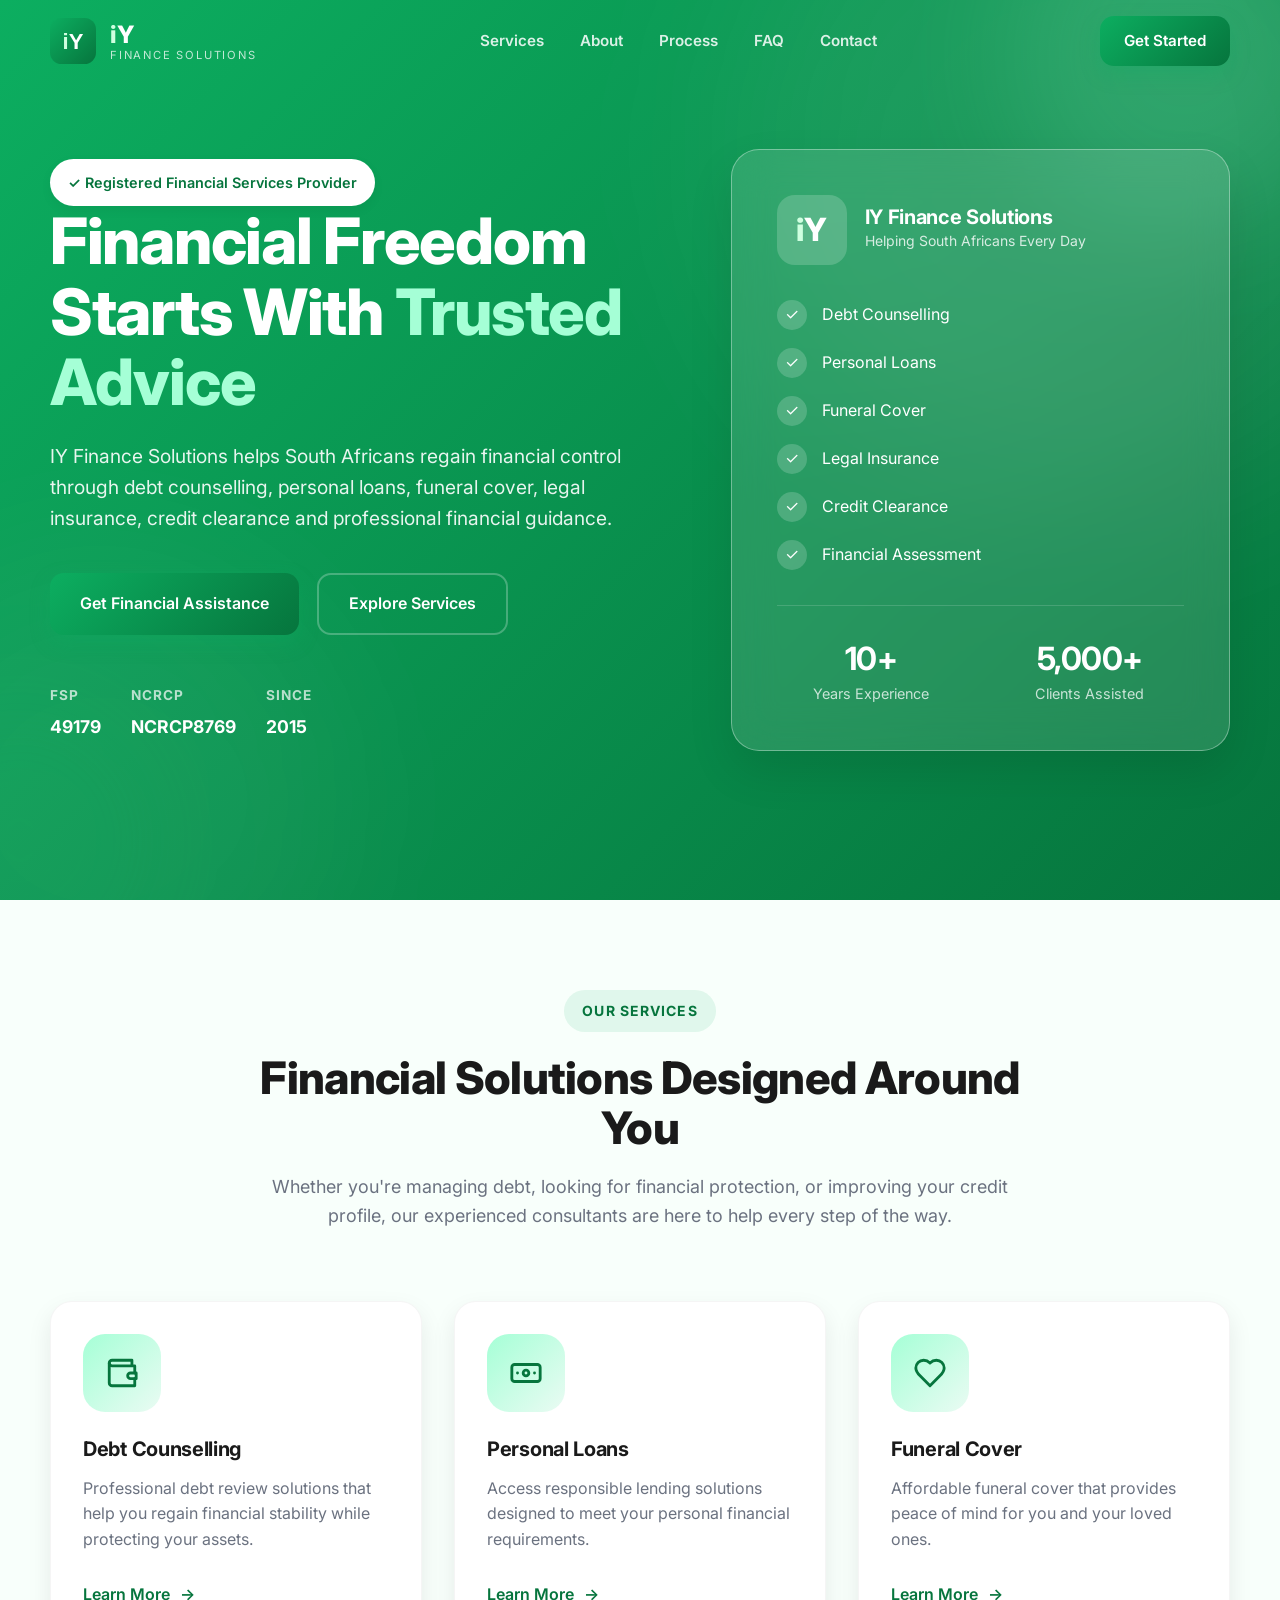
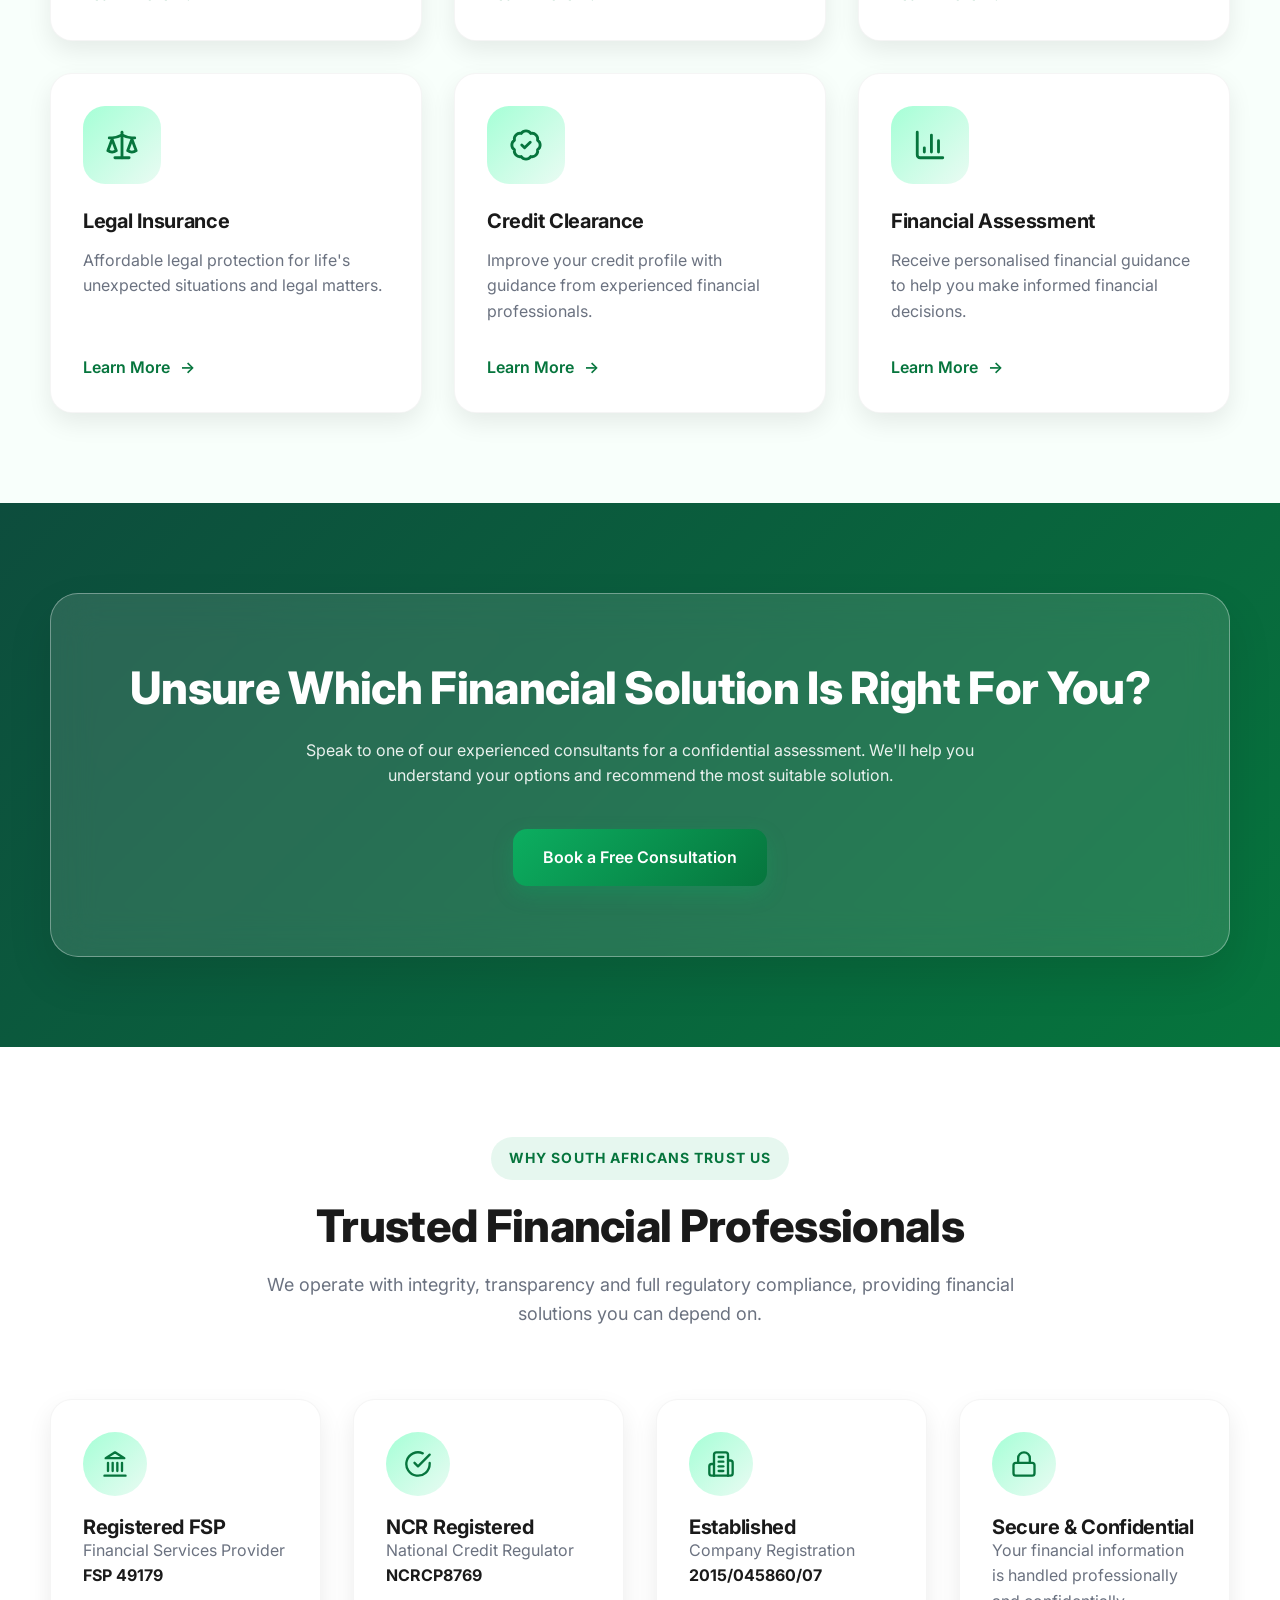
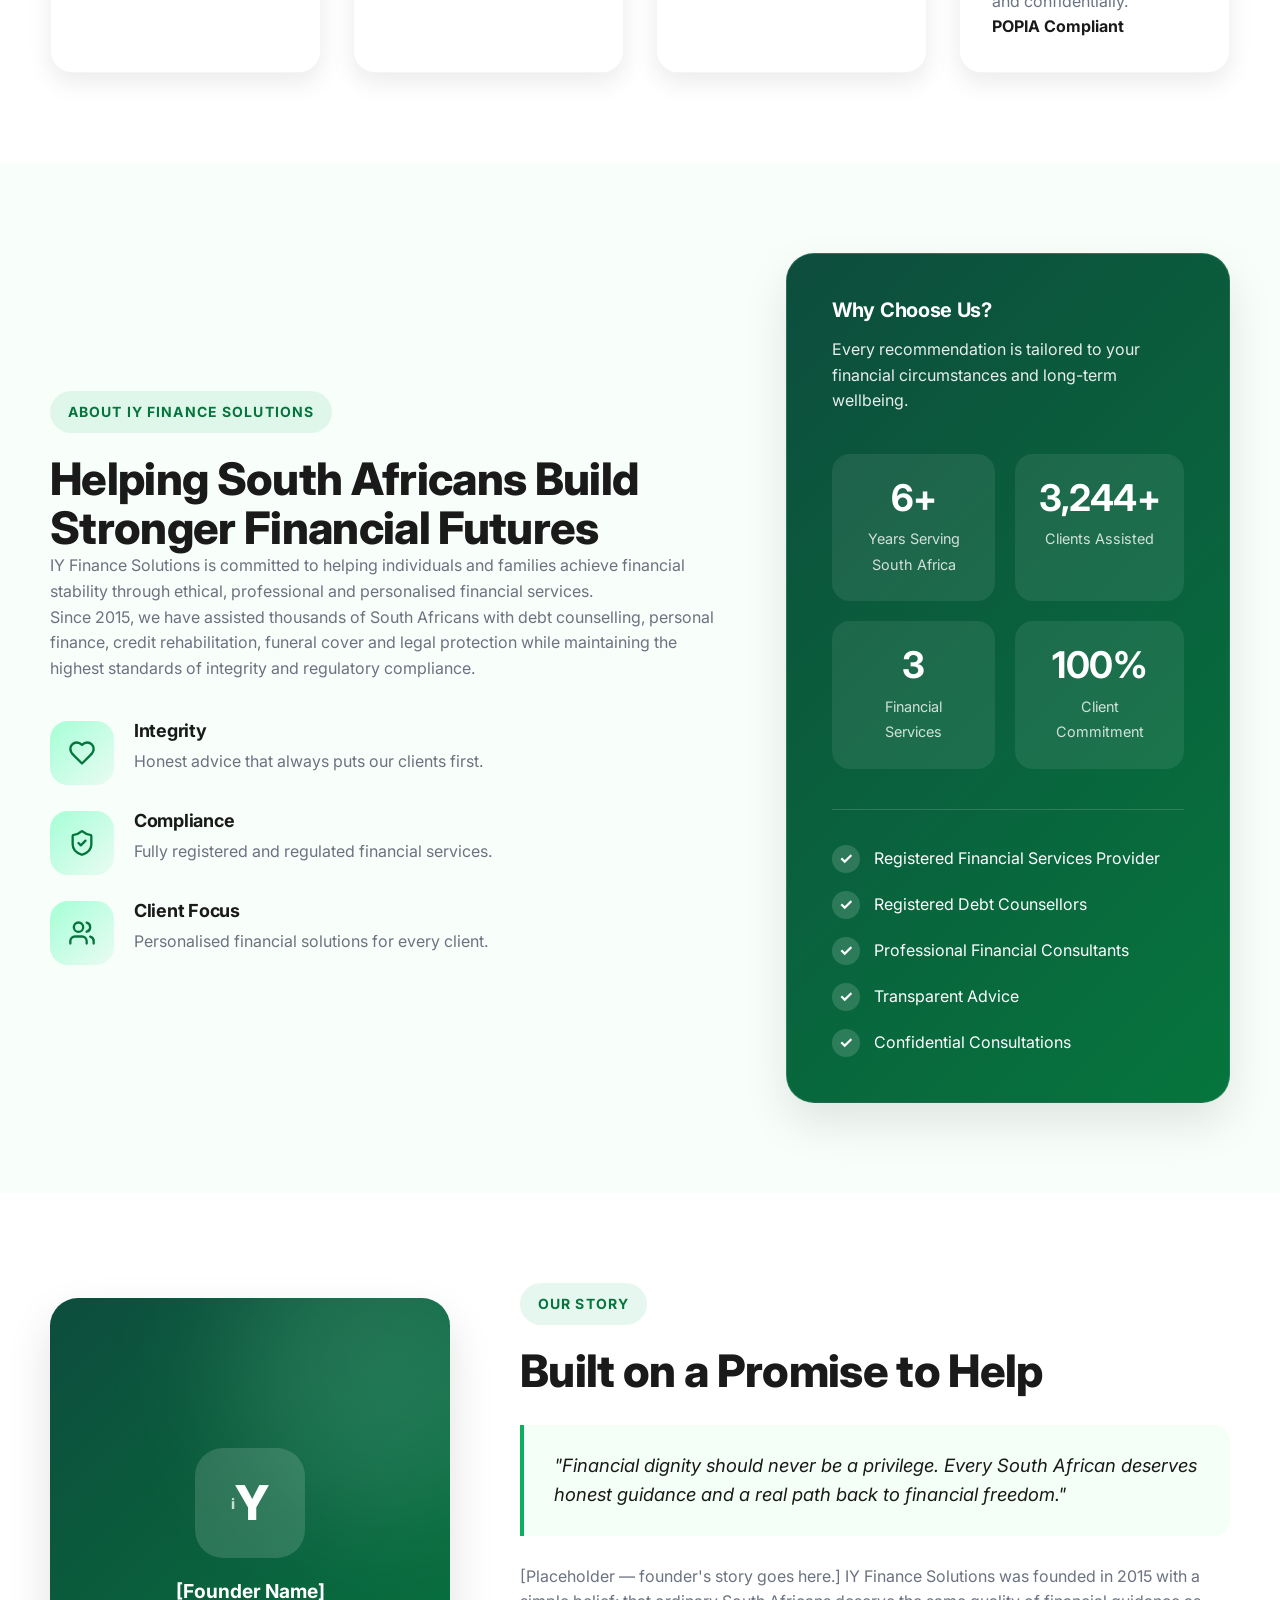
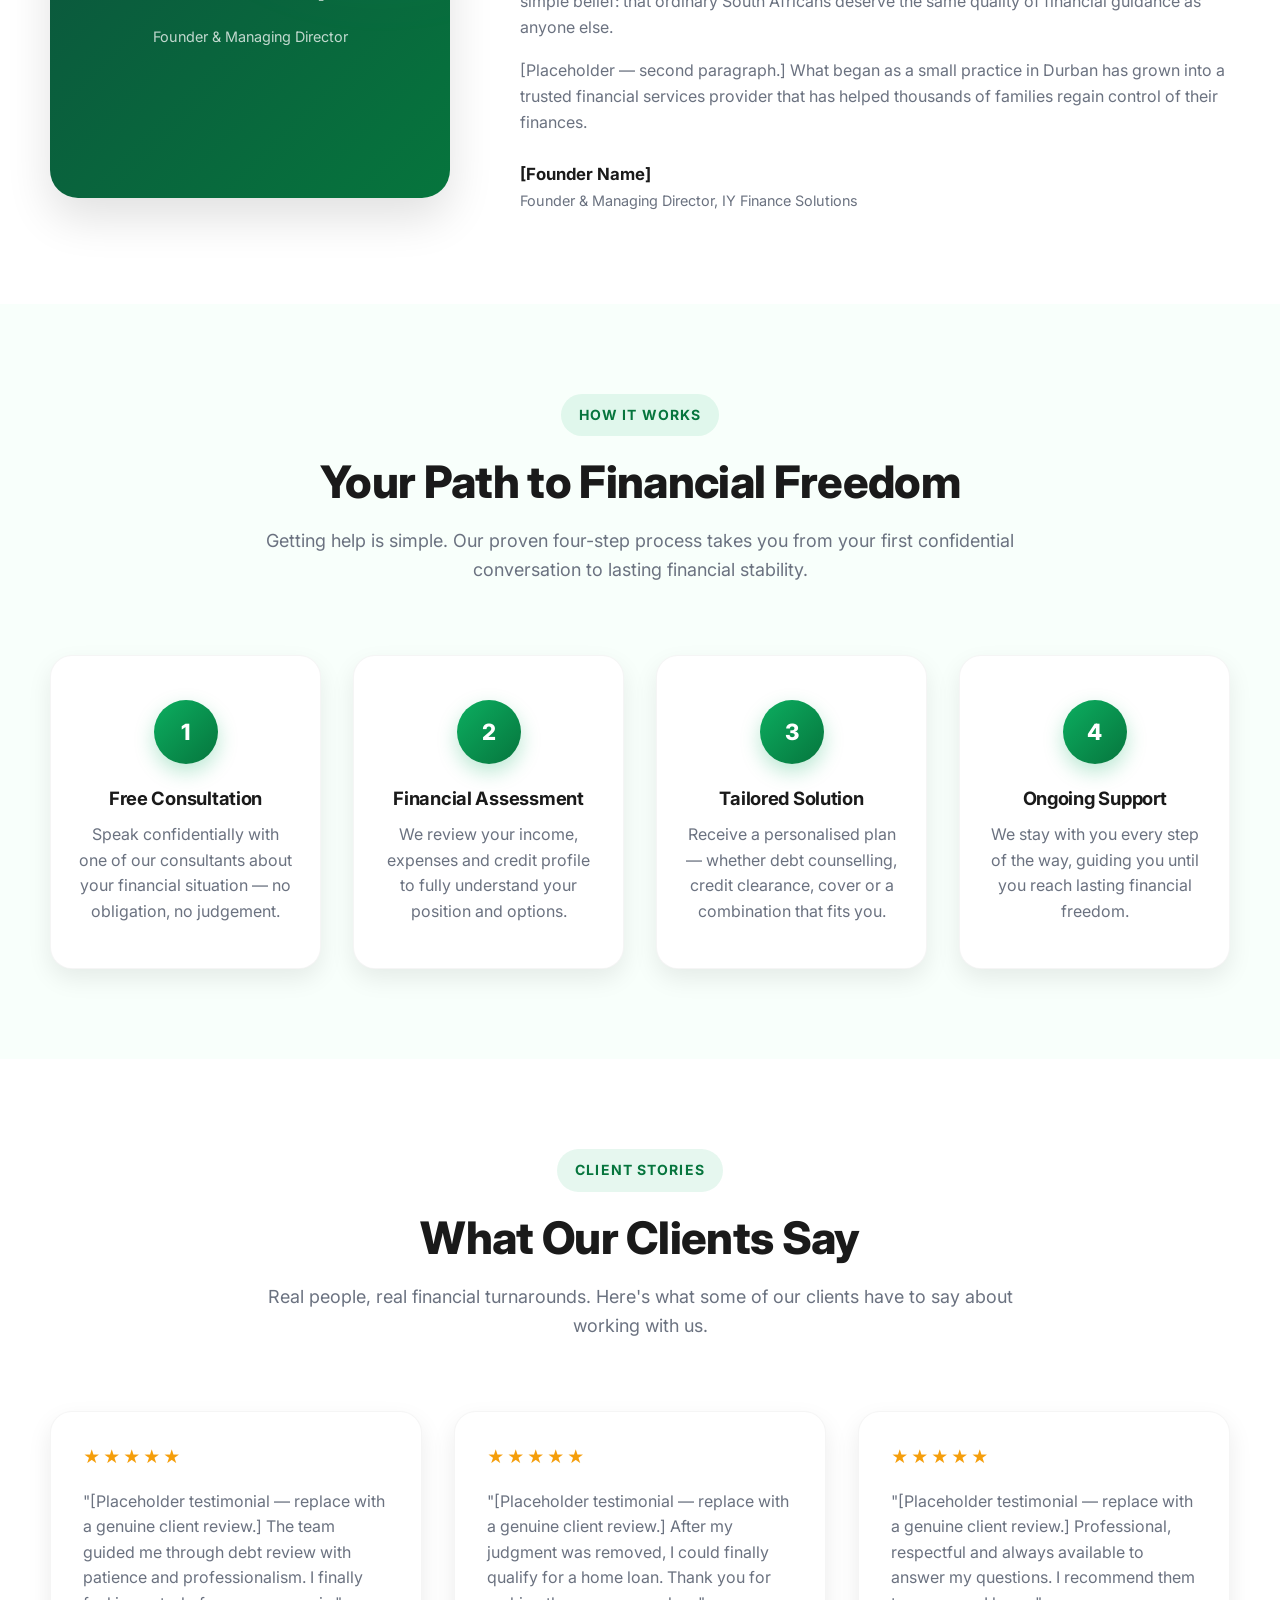
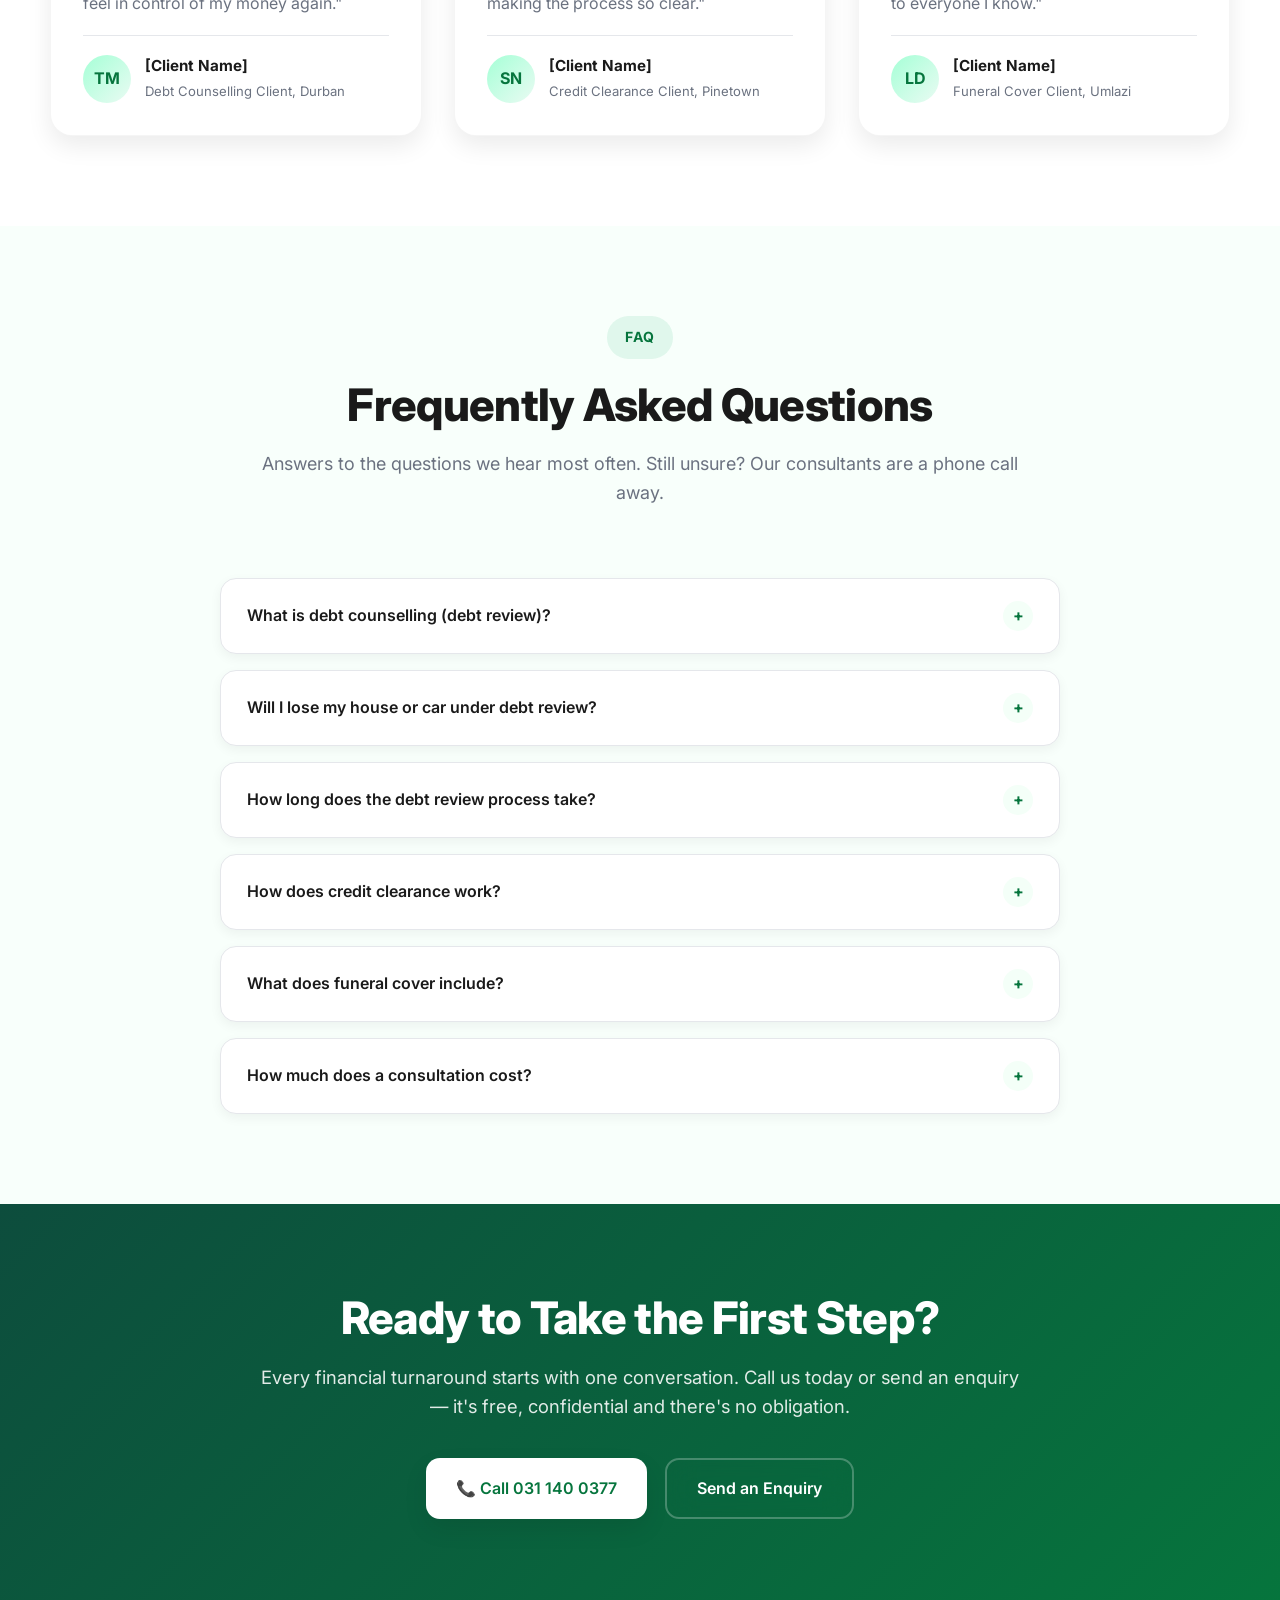
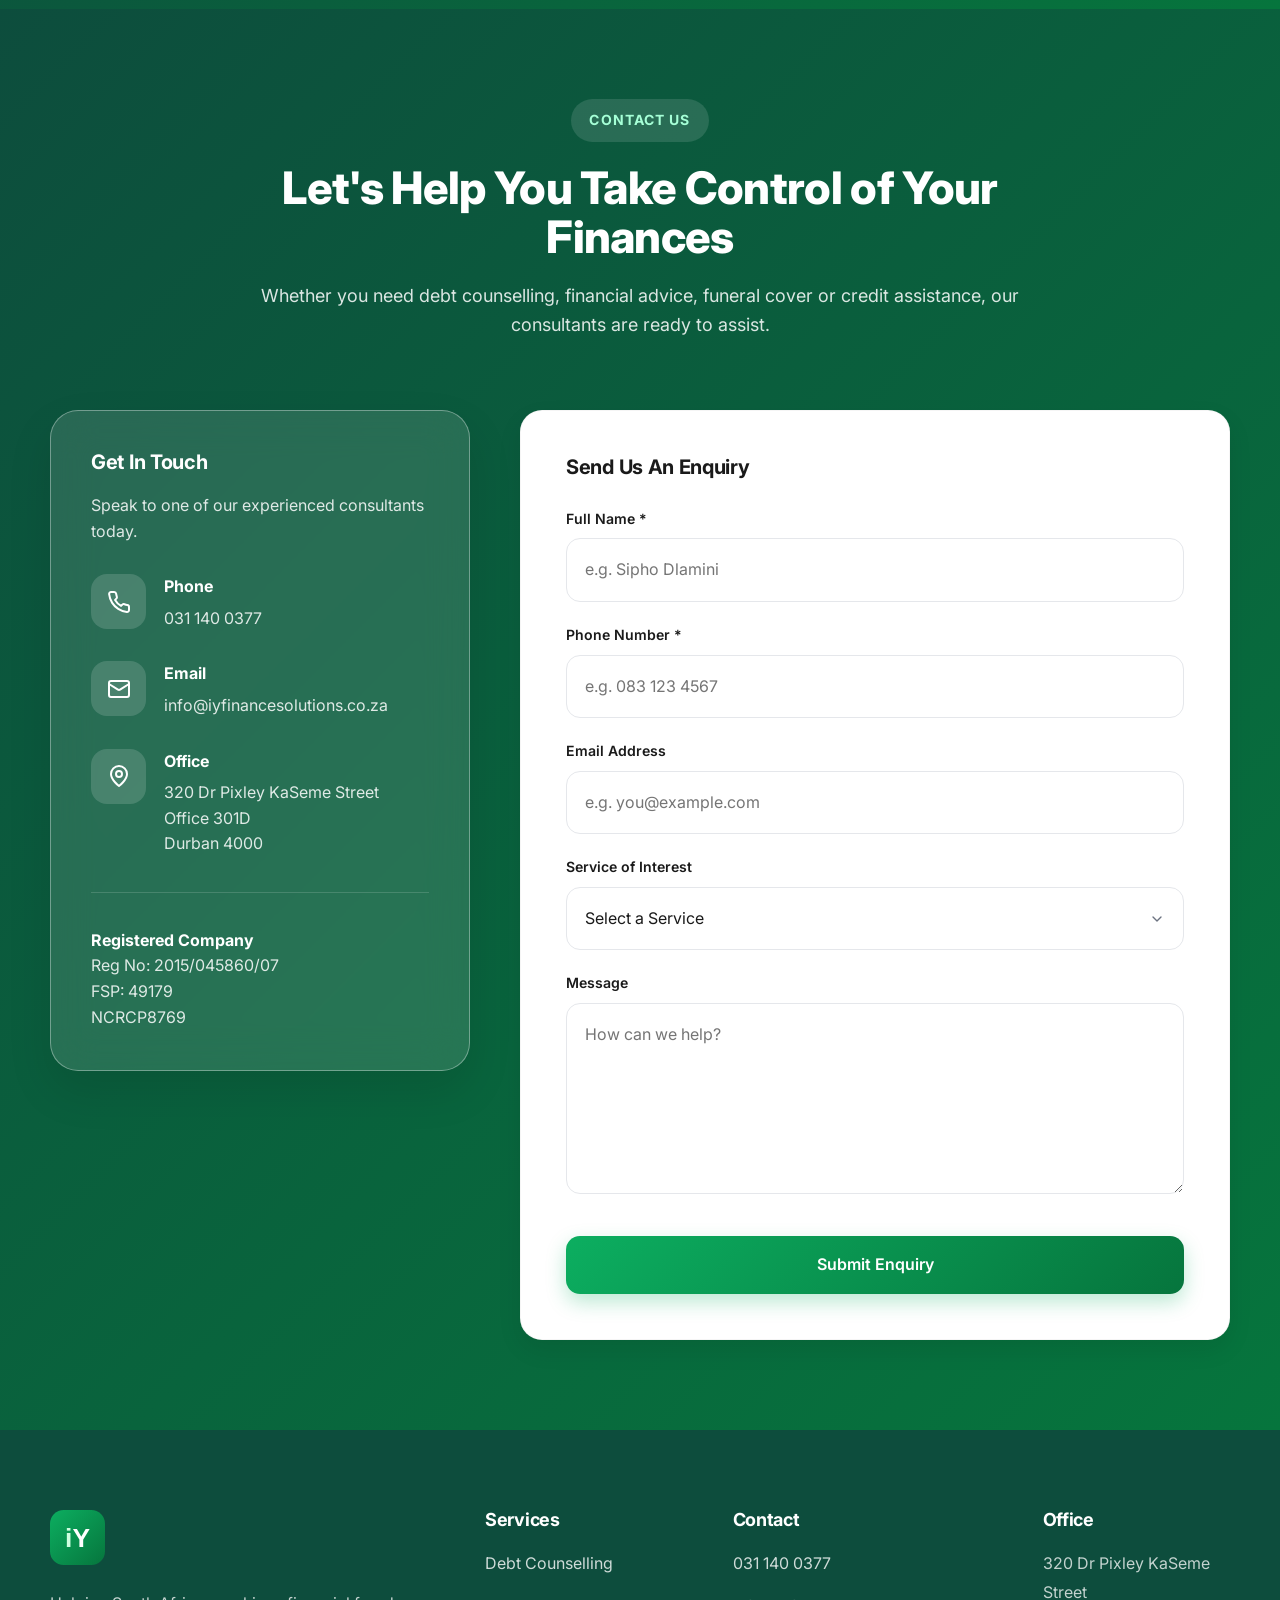
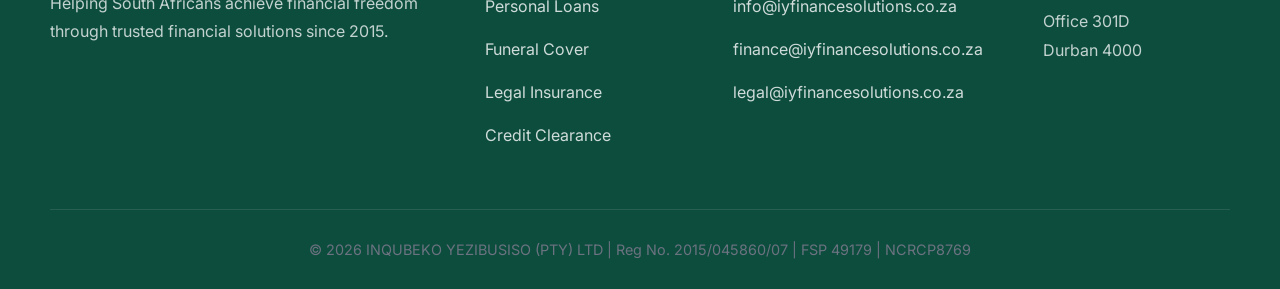
==== commit d2d51930: "IY Website folder" ====
--- a/index.html
+++ b/index.html
@@ -93,11 +93,17 @@
          Loading Screen
     ============================ -->
 
-    <div id="loader" aria-hidden="true">
+    <!-- <div id="loader" aria-hidden="true">
         <div class="loader-logo">
             <span class="logo-i">i</span><span class="logo-y">Y</span>
         </div>
+    </div> -->
+
+    <div id="loader" aria-hidden="true">
+    <div class="loader-logo">
+        <img src="assets/images/logoimg.png" alt="iY Finance Logo">
     </div>
+</div>
 
     <!-- ===========================
          Scroll Progress
@@ -110,6 +116,11 @@
     ============================ -->
 
     <header id="header">
+        <div  class="contactdetails">
+            
+            
+    
+        </div>
 
         <div class="container">
 
